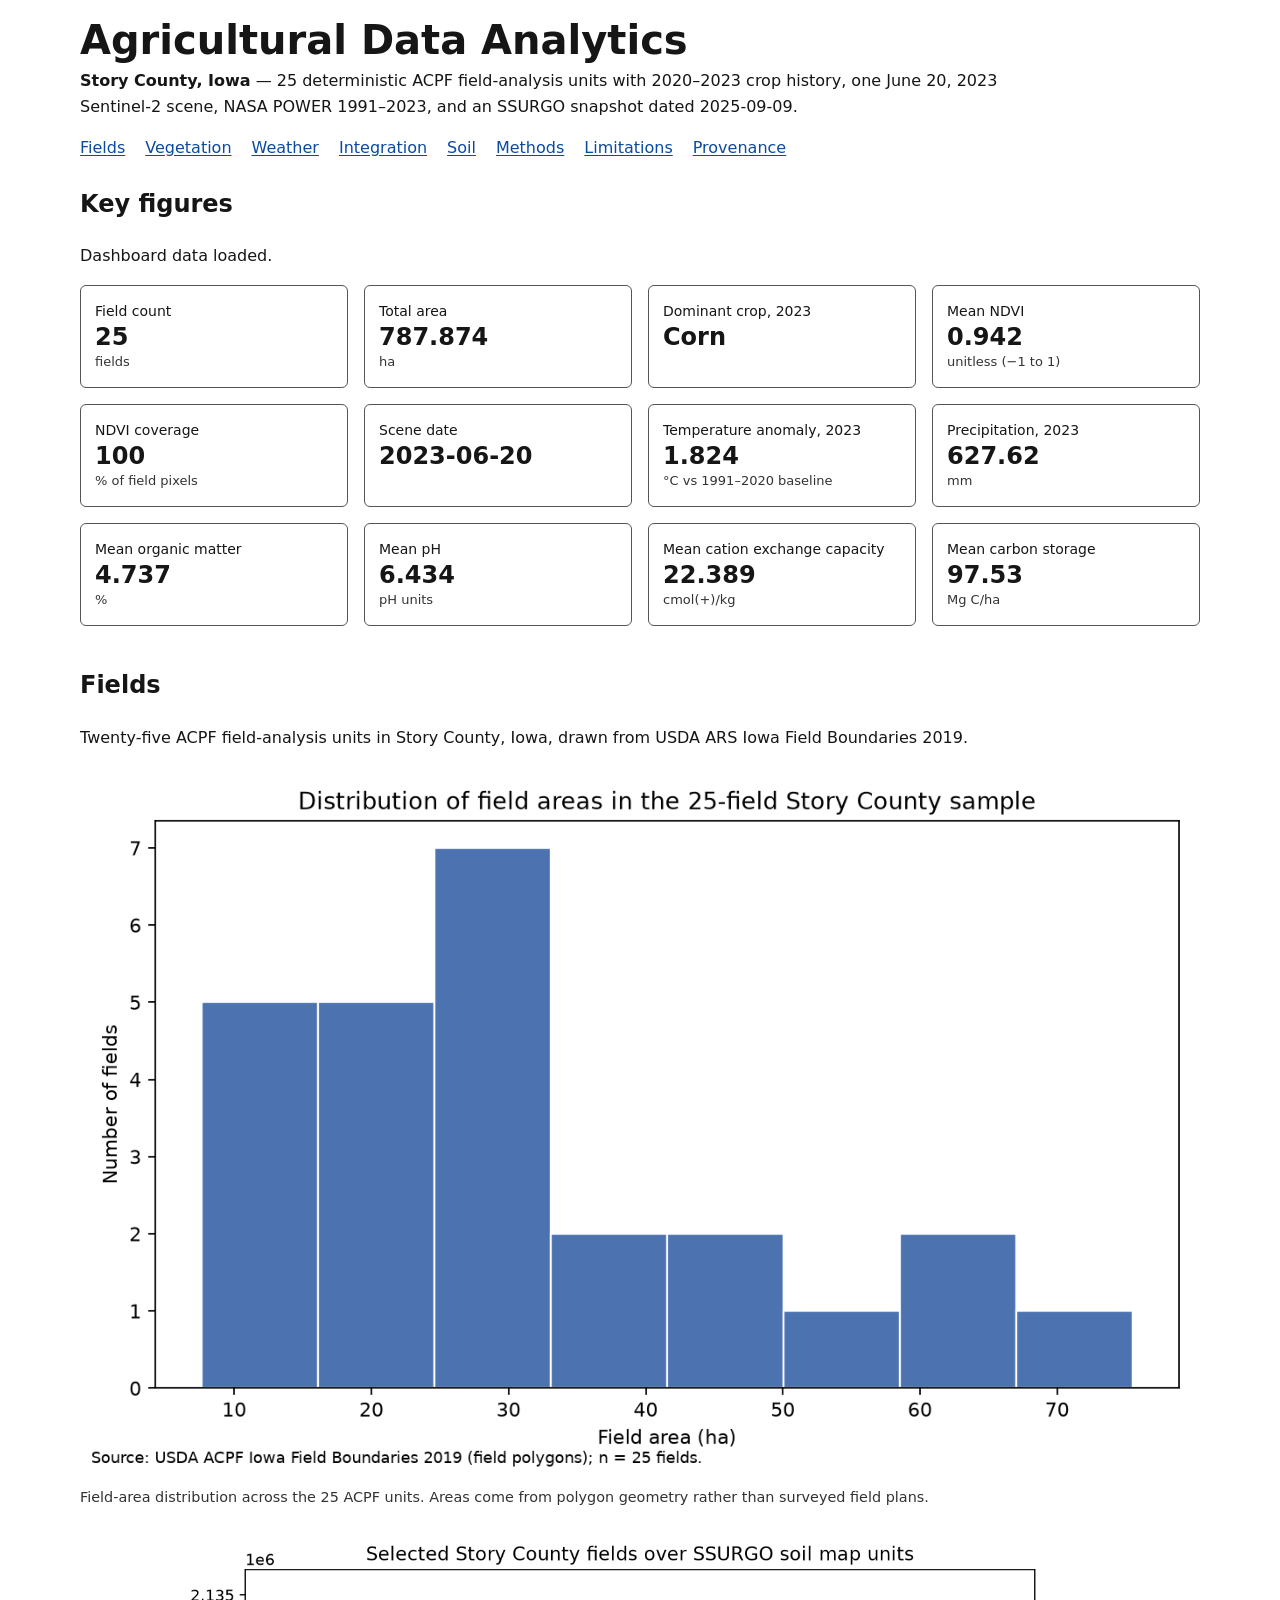
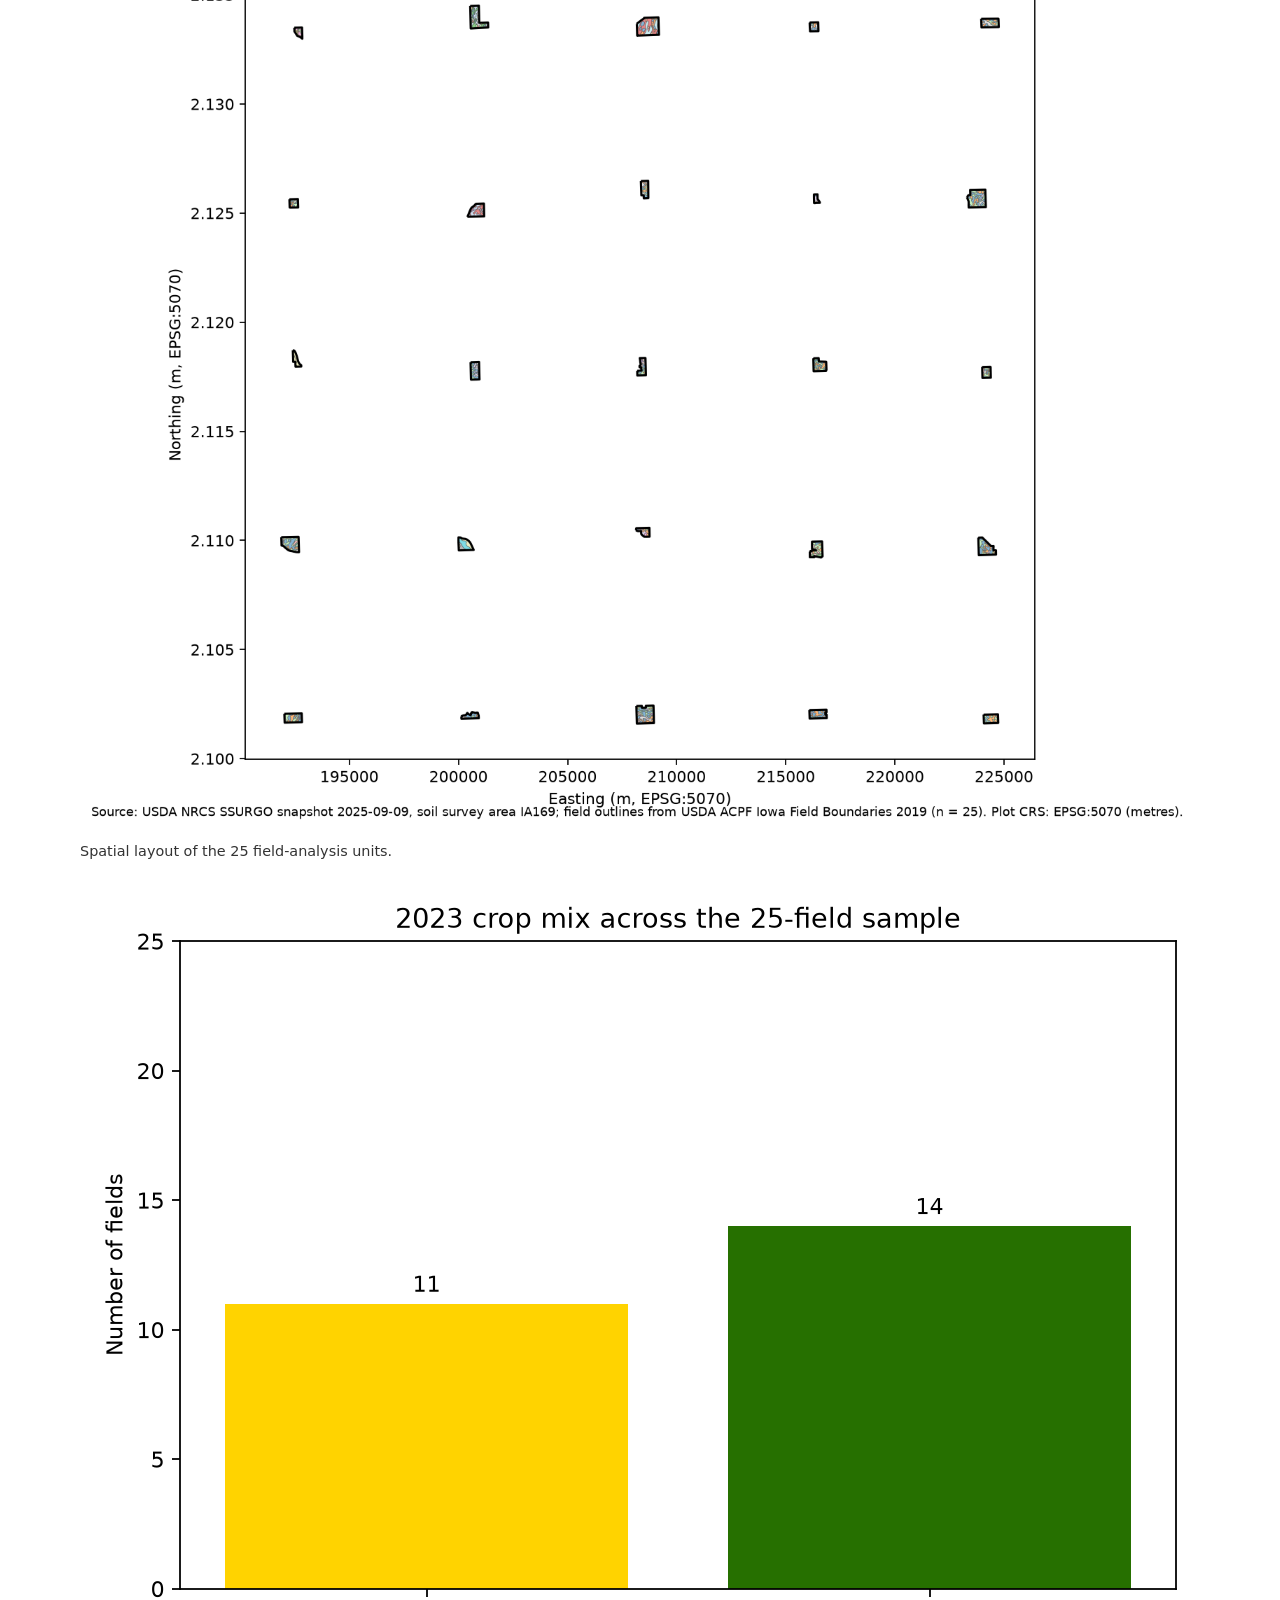
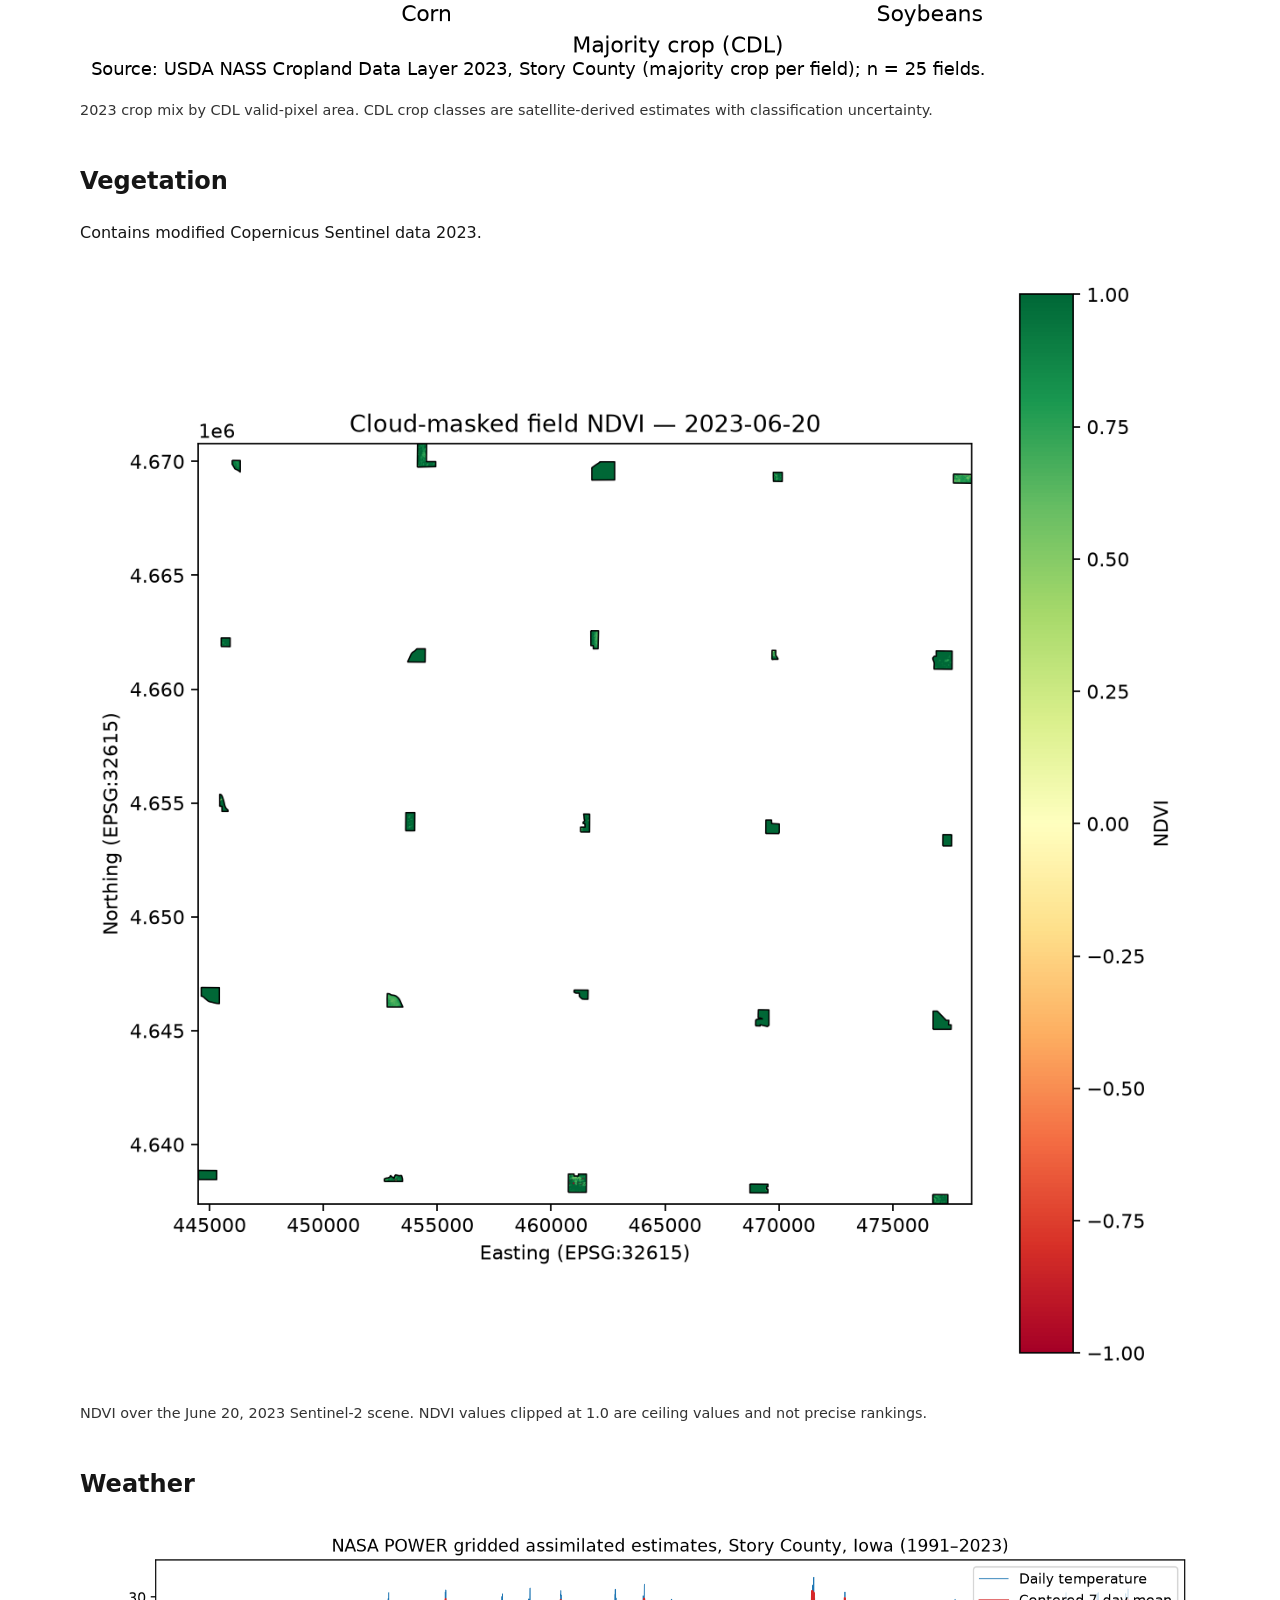
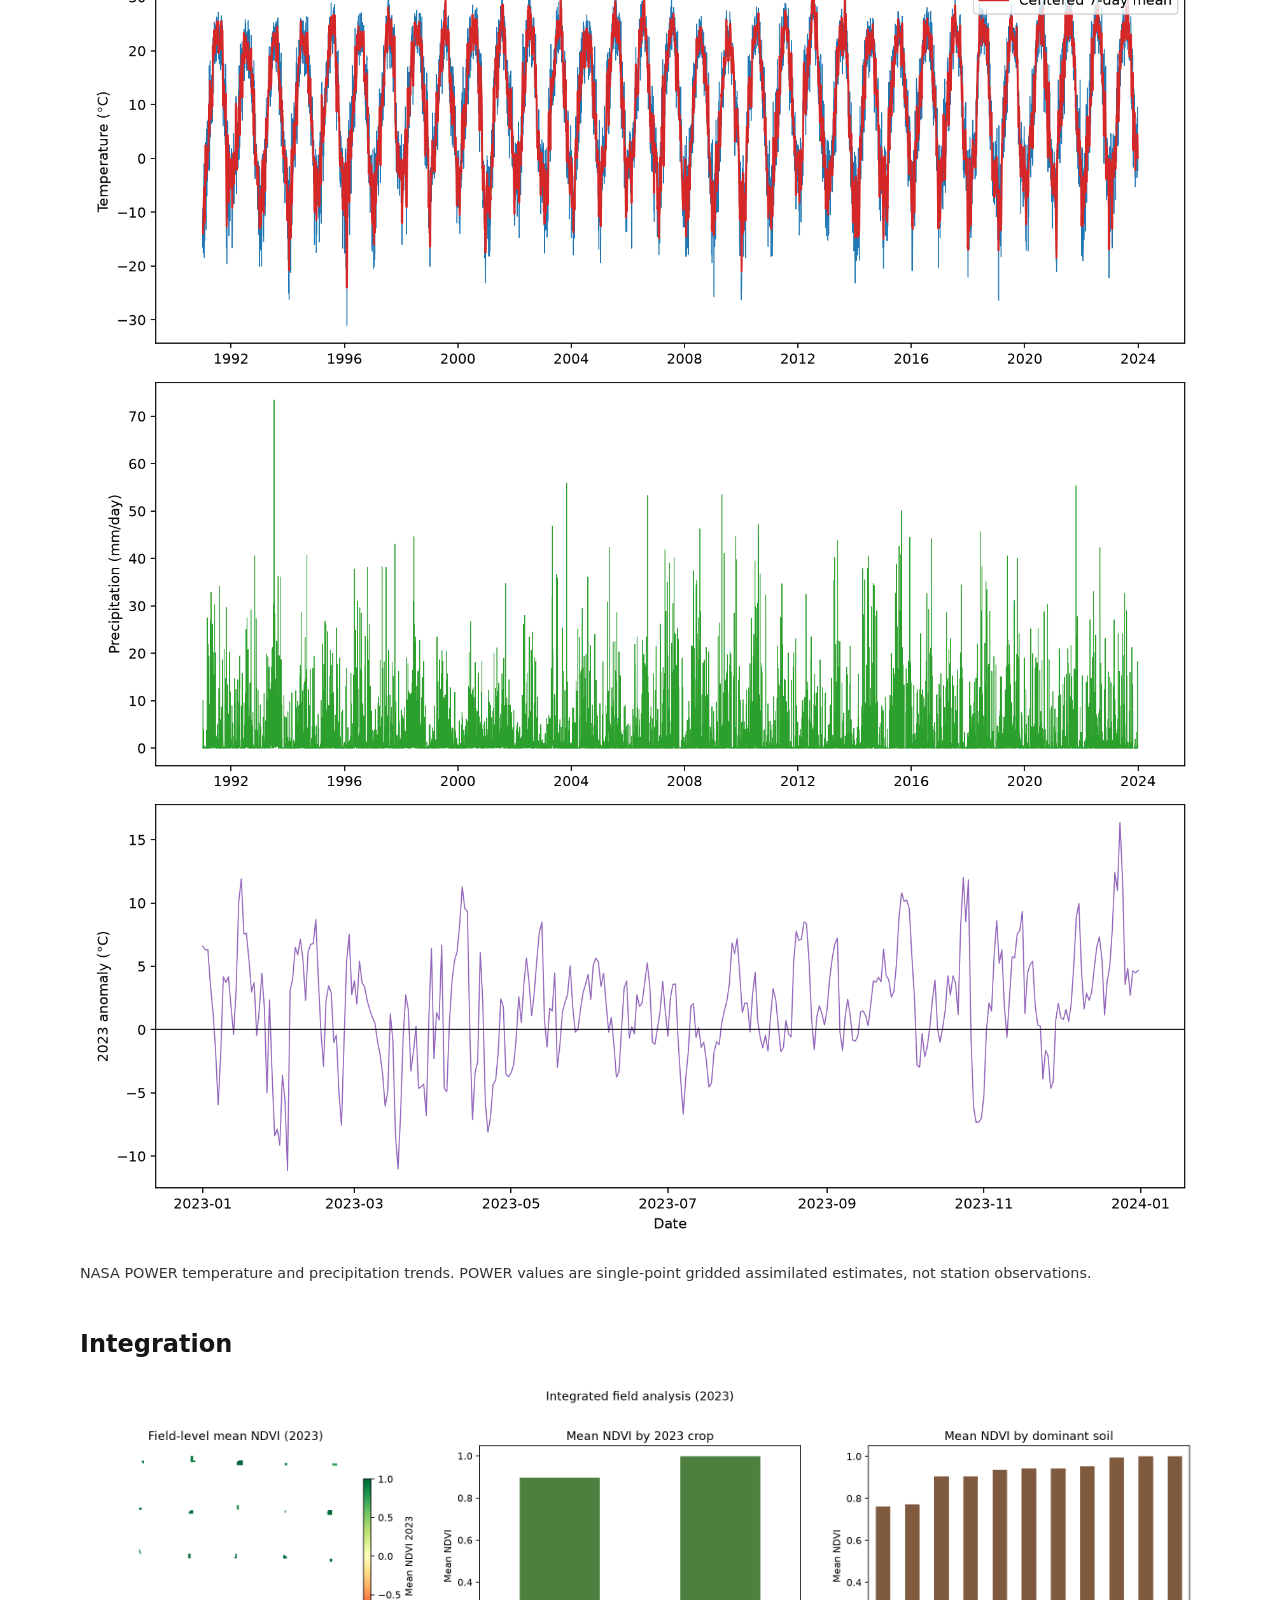
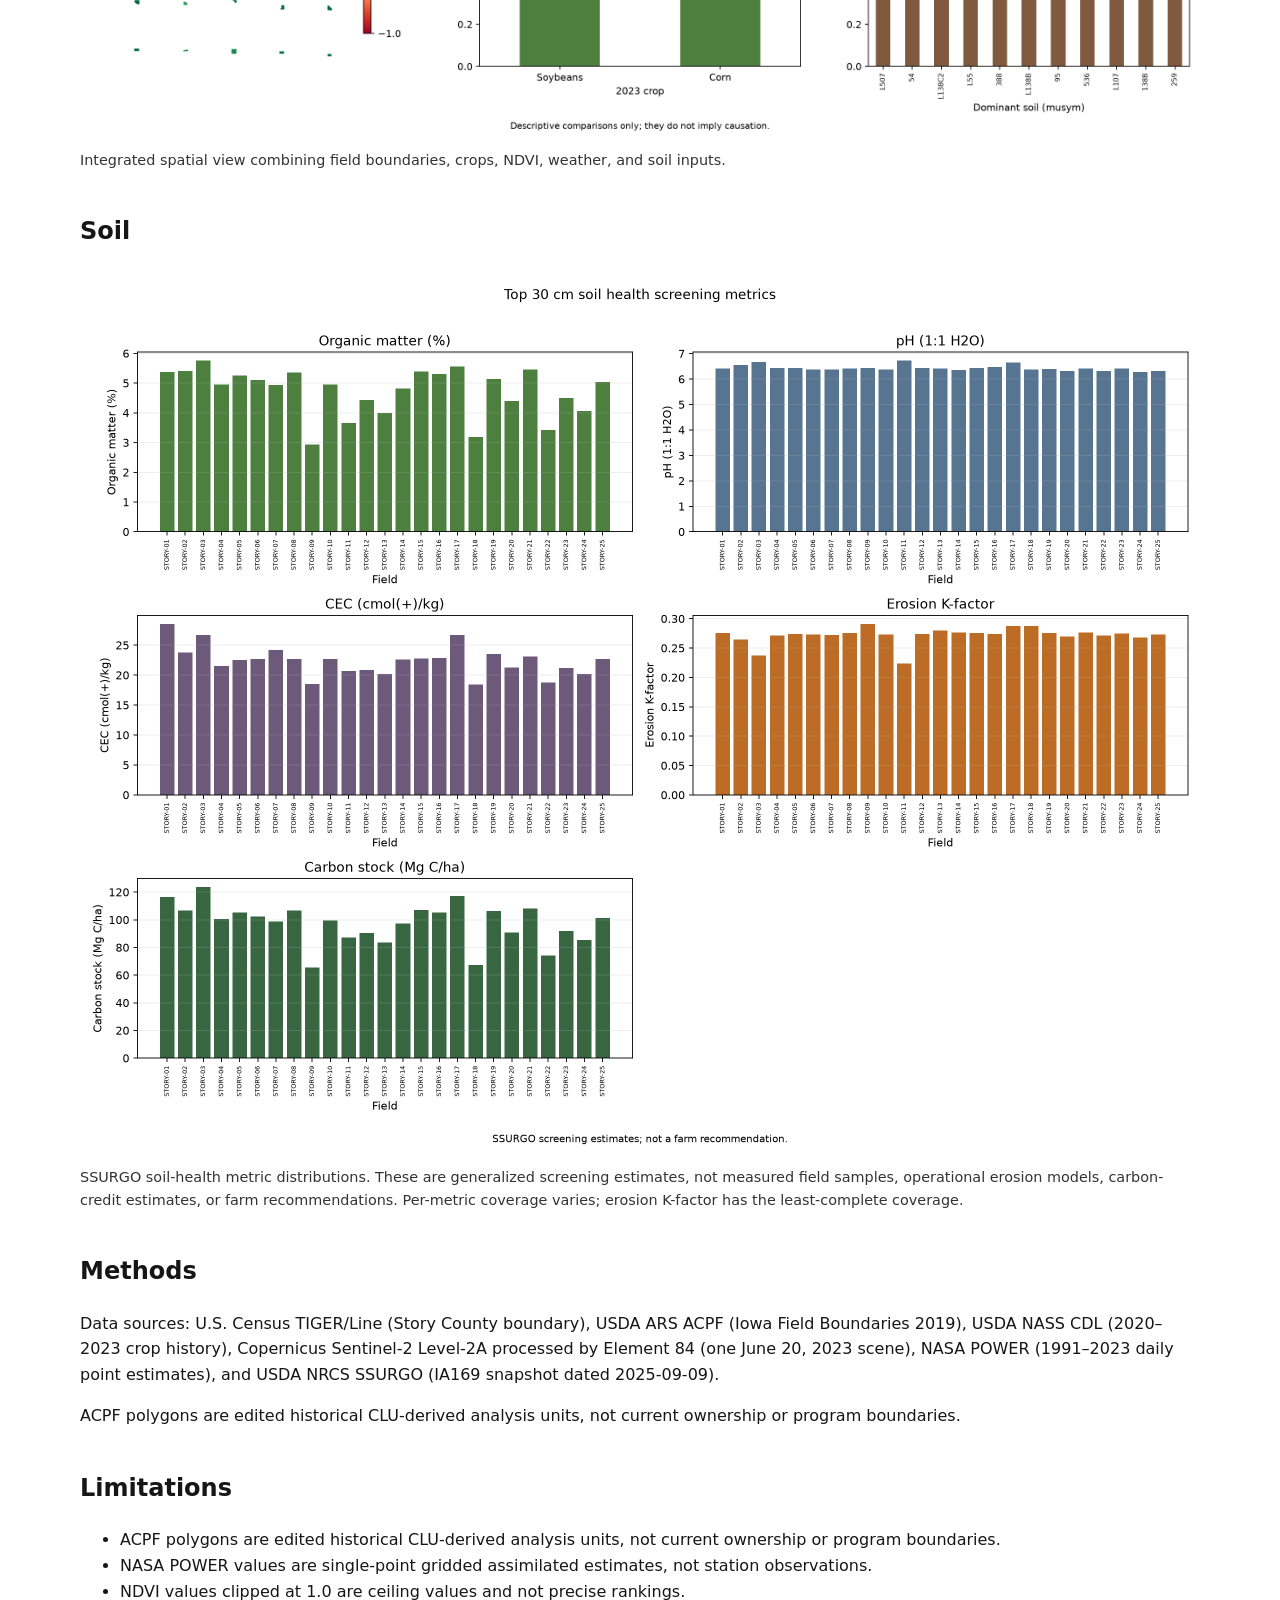
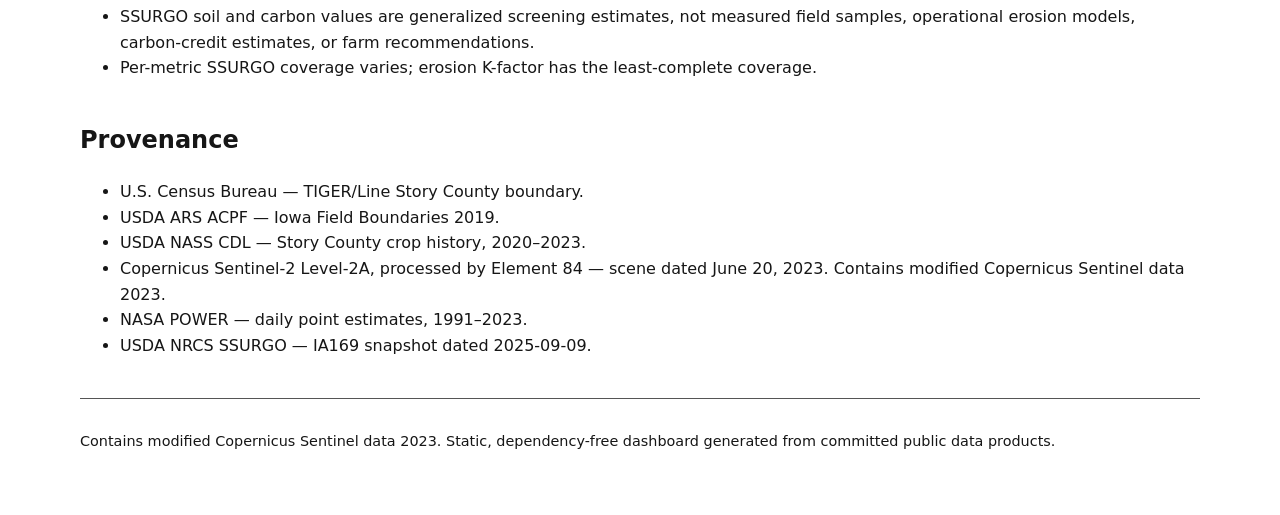
==== docs/index.html @ a2af01e9 "feat: verify and publish agricultural dashboard" ====
<!doctype html>
<html lang="en">
<head>
  <meta charset="utf-8">
  <meta name="viewport" content="width=device-width, initial-scale=1">
  <meta name="description" content="Static agricultural data analytics dashboard for Story County, Iowa.">
  <title>Agricultural Data Analytics — Story County, Iowa</title>
  <link rel="stylesheet" href="styles.css">
</head>
<body data-dashboard="data/dashboard.json">
  <a class="skip-link" href="#main">Skip to main content</a>

  <header>
    <h1>Agricultural Data Analytics</h1>
    <p class="lede"><strong>Story County, Iowa</strong> — 25 deterministic
      ACPF field-analysis units with 2020–2023 crop history, one
      June 20, 2023 Sentinel-2 scene, NASA POWER 1991–2023, and an SSURGO
      snapshot dated 2025-09-09.</p>
    <nav aria-label="Dashboard sections">
      <ul class="nav-list">
        <li><a href="#fields">Fields</a></li>
        <li><a href="#vegetation">Vegetation</a></li>
        <li><a href="#weather">Weather</a></li>
        <li><a href="#integration">Integration</a></li>
        <li><a href="#soil">Soil</a></li>
        <li><a href="#methods">Methods</a></li>
        <li><a href="#limitations">Limitations</a></li>
        <li><a href="#provenance">Provenance</a></li>
      </ul>
    </nav>
  </header>

  <main id="main" tabindex="-1">
    <section id="kpis" aria-labelledby="kpis-heading">
      <h2 id="kpis-heading">Key figures</h2>
      <p id="kpi-status" role="status">Loading dashboard data…</p>
      <ul class="kpi-grid">
        <li>
          <span class="kpi-label">Field count</span>
          <strong class="kpi-value" data-kpi="field_count">—</strong>
          <span class="kpi-unit">fields</span>
        </li>
        <li>
          <span class="kpi-label">Total area</span>
          <strong class="kpi-value" data-kpi="total_area_ha">—</strong>
          <span class="kpi-unit">ha</span>
        </li>
        <li>
          <span class="kpi-label">Dominant crop, 2023</span>
          <strong class="kpi-value" data-kpi="dominant_crop_2023">—</strong>
        </li>
        <li>
          <span class="kpi-label">Mean NDVI</span>
          <strong class="kpi-value" data-kpi="mean_ndvi">—</strong>
          <span class="kpi-unit">unitless (−1 to 1)</span>
        </li>
        <li>
          <span class="kpi-label">NDVI coverage</span>
          <strong class="kpi-value" data-kpi="ndvi_coverage_pct">—</strong>
          <span class="kpi-unit">% of field pixels</span>
        </li>
        <li>
          <span class="kpi-label">Scene date</span>
          <strong class="kpi-value" data-kpi="scene_date">—</strong>
        </li>
        <li>
          <span class="kpi-label">Temperature anomaly, 2023</span>
          <strong class="kpi-value" data-kpi="t2m_anomaly_2023_c">—</strong>
          <span class="kpi-unit">°C vs 1991–2020 baseline</span>
        </li>
        <li>
          <span class="kpi-label">Precipitation, 2023</span>
          <strong class="kpi-value" data-kpi="precip_2023_mm">—</strong>
          <span class="kpi-unit">mm</span>
        </li>
        <li>
          <span class="kpi-label">Mean organic matter</span>
          <strong class="kpi-value" data-kpi="mean_organic_matter_pct">—</strong>
          <span class="kpi-unit">%</span>
        </li>
        <li>
          <span class="kpi-label">Mean pH</span>
          <strong class="kpi-value" data-kpi="mean_ph">—</strong>
          <span class="kpi-unit">pH units</span>
        </li>
        <li>
          <span class="kpi-label">Mean cation exchange capacity</span>
          <strong class="kpi-value" data-kpi="mean_cec_cmol_kg">—</strong>
          <span class="kpi-unit">cmol(+)/kg</span>
        </li>
        <li>
          <span class="kpi-label">Mean carbon storage</span>
          <strong class="kpi-value" data-kpi="mean_carbon_storage_mg_c_ha">—</strong>
          <span class="kpi-unit">Mg C/ha</span>
        </li>
      </ul>
    </section>

    <section id="fields" aria-labelledby="fields-heading">
      <h2 id="fields-heading">Fields</h2>
      <p>Twenty-five ACPF field-analysis units in Story County, Iowa, drawn
        from USDA ARS Iowa Field Boundaries 2019.</p>
      <figure>
        <img src="assets/field_area_distribution.png" width="1280" height="800"
             alt="Bar chart of the distribution of field areas across the 25 analysis units">
        <figcaption>Field-area distribution across the 25 ACPF units. Areas
          come from polygon geometry rather than surveyed field plans.</figcaption>
      </figure>
      <figure>
        <img src="assets/field_spatial_map.png" width="1600" height="1280"
             alt="Map of the 25 field polygons across Story County, Iowa">
        <figcaption>Spatial layout of the 25 field-analysis units.</figcaption>
      </figure>
      <figure>
        <img src="assets/crop_mix_2023.png" width="1120" height="800"
             alt="Chart of the 2023 crop mix by CDL valid-pixel area">
        <figcaption>2023 crop mix by CDL valid-pixel area. CDL crop classes
          are satellite-derived estimates with classification
          uncertainty.</figcaption>
      </figure>
    </section>

    <section id="vegetation" aria-labelledby="vegetation-heading">
      <h2 id="vegetation-heading">Vegetation</h2>
      <p>Contains modified Copernicus Sentinel data 2023.</p>
      <figure>
        <img src="assets/ndvi_map.png" width="1280" height="1280"
             alt="NDVI map from the June 20, 2023 Sentinel-2 scene">
        <figcaption>NDVI over the June 20, 2023 Sentinel-2 scene. NDVI values
          clipped at 1.0 are ceiling values and not precise rankings.</figcaption>
      </figure>
    </section>

    <section id="weather" aria-labelledby="weather-heading">
      <h2 id="weather-heading">Weather</h2>
      <figure>
        <img src="assets/weather_trends.png" width="1760" height="2080"
             alt="NASA POWER temperature and precipitation trends for 1991 to 2023">
        <figcaption>NASA POWER temperature and precipitation trends. POWER
          values are single-point gridded assimilated estimates, not station
          observations.</figcaption>
      </figure>
    </section>

    <section id="integration" aria-labelledby="integration-heading">
      <h2 id="integration-heading">Integration</h2>
      <figure>
        <img src="assets/integrated_spatial_analysis.png" width="2560" height="800"
             alt="Integrated spatial analysis combining fields, crops, NDVI, weather, and soil">
        <figcaption>Integrated spatial view combining field boundaries, crops,
          NDVI, weather, and soil inputs.</figcaption>
      </figure>
    </section>

    <section id="soil" aria-labelledby="soil-heading">
      <h2 id="soil-heading">Soil</h2>
      <figure>
        <img src="assets/soil_health_metrics.png" width="2240" height="1760"
             alt="Distributions of SSURGO soil health metrics across the 25 fields">
        <figcaption>SSURGO soil-health metric distributions. These are
          generalized screening estimates, not measured field samples,
          operational erosion models, carbon-credit estimates, or farm
          recommendations. Per-metric coverage varies; erosion K-factor has
          the least-complete coverage.</figcaption>
      </figure>
    </section>

    <section id="methods" aria-labelledby="methods-heading">
      <h2 id="methods-heading">Methods</h2>
      <p>Data sources: U.S. Census TIGER/Line (Story County boundary), USDA
        ARS ACPF (Iowa Field Boundaries 2019), USDA NASS CDL (2020–2023 crop
        history), Copernicus Sentinel-2 Level-2A processed by Element 84 (one
        June 20, 2023 scene), NASA POWER (1991–2023 daily point estimates),
        and USDA NRCS SSURGO (IA169 snapshot dated 2025-09-09).</p>
      <p>ACPF polygons are edited historical CLU-derived analysis units, not
        current ownership or program boundaries.</p>
    </section>

    <section id="limitations" aria-labelledby="limitations-heading">
      <h2 id="limitations-heading">Limitations</h2>
      <ul>
        <li>ACPF polygons are edited historical CLU-derived analysis units,
          not current ownership or program boundaries.</li>
        <li>NASA POWER values are single-point gridded assimilated estimates,
          not station observations.</li>
        <li>NDVI values clipped at 1.0 are ceiling values and not precise
          rankings.</li>
        <li>SSURGO soil and carbon values are generalized screening
          estimates, not measured field samples, operational erosion models,
          carbon-credit estimates, or farm recommendations.</li>
        <li>Per-metric SSURGO coverage varies; erosion K-factor has the
          least-complete coverage.</li>
      </ul>
    </section>

    <section id="provenance" aria-labelledby="provenance-heading">
      <h2 id="provenance-heading">Provenance</h2>
      <ul>
        <li>U.S. Census Bureau — TIGER/Line Story County boundary.</li>
        <li>USDA ARS ACPF — Iowa Field Boundaries 2019.</li>
        <li>USDA NASS CDL — Story County crop history, 2020–2023.</li>
        <li>Copernicus Sentinel-2 Level-2A, processed by Element 84 — scene
          dated June 20, 2023. Contains modified Copernicus Sentinel data
          2023.</li>
        <li>NASA POWER — daily point estimates, 1991–2023.</li>
        <li>USDA NRCS SSURGO — IA169 snapshot dated 2025-09-09.</li>
      </ul>
    </section>
  </main>

  <footer>
    <p>Contains modified Copernicus Sentinel data 2023. Static,
      dependency-free dashboard generated from committed public data
      products.</p>
  </footer>

  <script>
    (function () {
      "use strict";
      var status = document.getElementById("kpi-status");
      var source = document.body.getAttribute("data-dashboard");
      var required = [
        "field_count", "total_area_ha", "dominant_crop_2023", "mean_ndvi",
        "ndvi_coverage_pct", "scene_date", "t2m_anomaly_2023_c",
        "precip_2023_mm", "mean_organic_matter_pct", "mean_ph",
        "mean_cec_cmol_kg", "mean_carbon_storage_mg_c_ha"
      ];

      function validate(data) {
        if (!data || typeof data !== "object") {
          throw new Error("invalid dashboard payload");
        }
        required.forEach(function (key) {
          var value = data[key];
          if (value === undefined || value === null) {
            throw new Error("missing KPI: " + key);
          }
          if (typeof value === "number" && !isFinite(value)) {
            throw new Error("non-finite KPI: " + key);
          }
        });
      }

      function format(value) {
        if (typeof value === "number") {
          return new Intl.NumberFormat("en-US", {
            maximumFractionDigits: 3
          }).format(value);
        }
        return String(value);
      }

      function render(data) {
        document.querySelectorAll("[data-kpi]").forEach(function (target) {
          var key = target.getAttribute("data-kpi");
          target.textContent = format(data[key]);
        });
        status.textContent = "Dashboard data loaded.";
      }

      fetch(source)
        .then(function (response) {
          if (!response.ok) {
            throw new Error("load failed");
          }
          return response.json();
        })
        .then(function (data) {
          validate(data);
          render(data);
        })
        .catch(function () {
          status.textContent = "Dashboard data could not be loaded. Please reload the page to try again.";
        });
    }());
  </script>
</body>
</html>
---- docs/styles.css ----
/* Static dashboard styling: responsive, high-contrast, keyboard-accessible. */

* {
  box-sizing: border-box;
}

html {
  -webkit-text-size-adjust: 100%;
}

body {
  margin: 0 auto;
  padding: 0 1rem 3rem;
  max-width: 72rem;
  font-family: system-ui, "Segoe UI", Roboto, Helvetica, Arial, sans-serif;
  font-size: 1rem;
  line-height: 1.6;
  color: #161616;
  background: #ffffff;
}

a {
  color: #0a4a9f;
  text-decoration: underline;
  text-underline-offset: 2px;
}

.skip-link {
  position: absolute;
  top: -10rem;
  left: 0;
  padding: 0.75rem 1rem;
  background: #0a4a9f;
  color: #ffffff;
  z-index: 10;
}

.skip-link:focus {
  top: 0;
}

:focus-visible {
  outline: 3px solid #b45309;
  outline-offset: 2px;
}

.nav-list {
  display: flex;
  flex-wrap: wrap;
  gap: 0.5rem 1.25rem;
  margin: 1rem 0 0;
  padding: 0;
  list-style: none;
}

h1 {
  margin: 1rem 0 0.25rem;
  font-size: clamp(1.75rem, 4vw, 2.5rem);
  line-height: 1.2;
}

.lede {
  margin: 0.25rem 0 0;
  max-width: 60rem;
}

main {
  margin-top: 1.5rem;
}

section {
  margin: 0 0 2.5rem;
}

.kpi-grid {
  display: grid;
  grid-template-columns: repeat(auto-fit, minmax(14rem, 1fr));
  gap: 1rem;
  margin: 1rem 0 0;
  padding: 0;
  list-style: none;
}

.kpi-grid li {
  padding: 0.875rem;
  border: 1px solid #555555;
  border-radius: 6px;
}

.kpi-label {
  display: block;
  font-size: 0.875rem;
}

.kpi-value {
  display: block;
  font-size: 1.5rem;
  line-height: 1.25;
}

.kpi-unit {
  display: block;
  font-size: 0.8125rem;
  color: #333333;
}

figure {
  margin: 1.25rem 0;
}

img {
  max-width: 100%;
  height: auto;
}

figcaption {
  margin-top: 0.5rem;
  font-size: 0.9rem;
  color: #333333;
}

footer {
  padding-top: 1rem;
  border-top: 1px solid #555555;
  font-size: 0.9rem;
}

@media (max-width: 40rem) {
  body {
    padding-left: 0.75rem;
    padding-right: 0.75rem;
  }

  .kpi-grid {
    grid-template-columns: 1fr;
  }

  .kpi-value {
    font-size: 1.25rem;
  }
}

@media (prefers-reduced-motion: reduce) {
  *,
  *::before,
  *::after {
    animation: none !important;
    transition: none !important;
  }
}
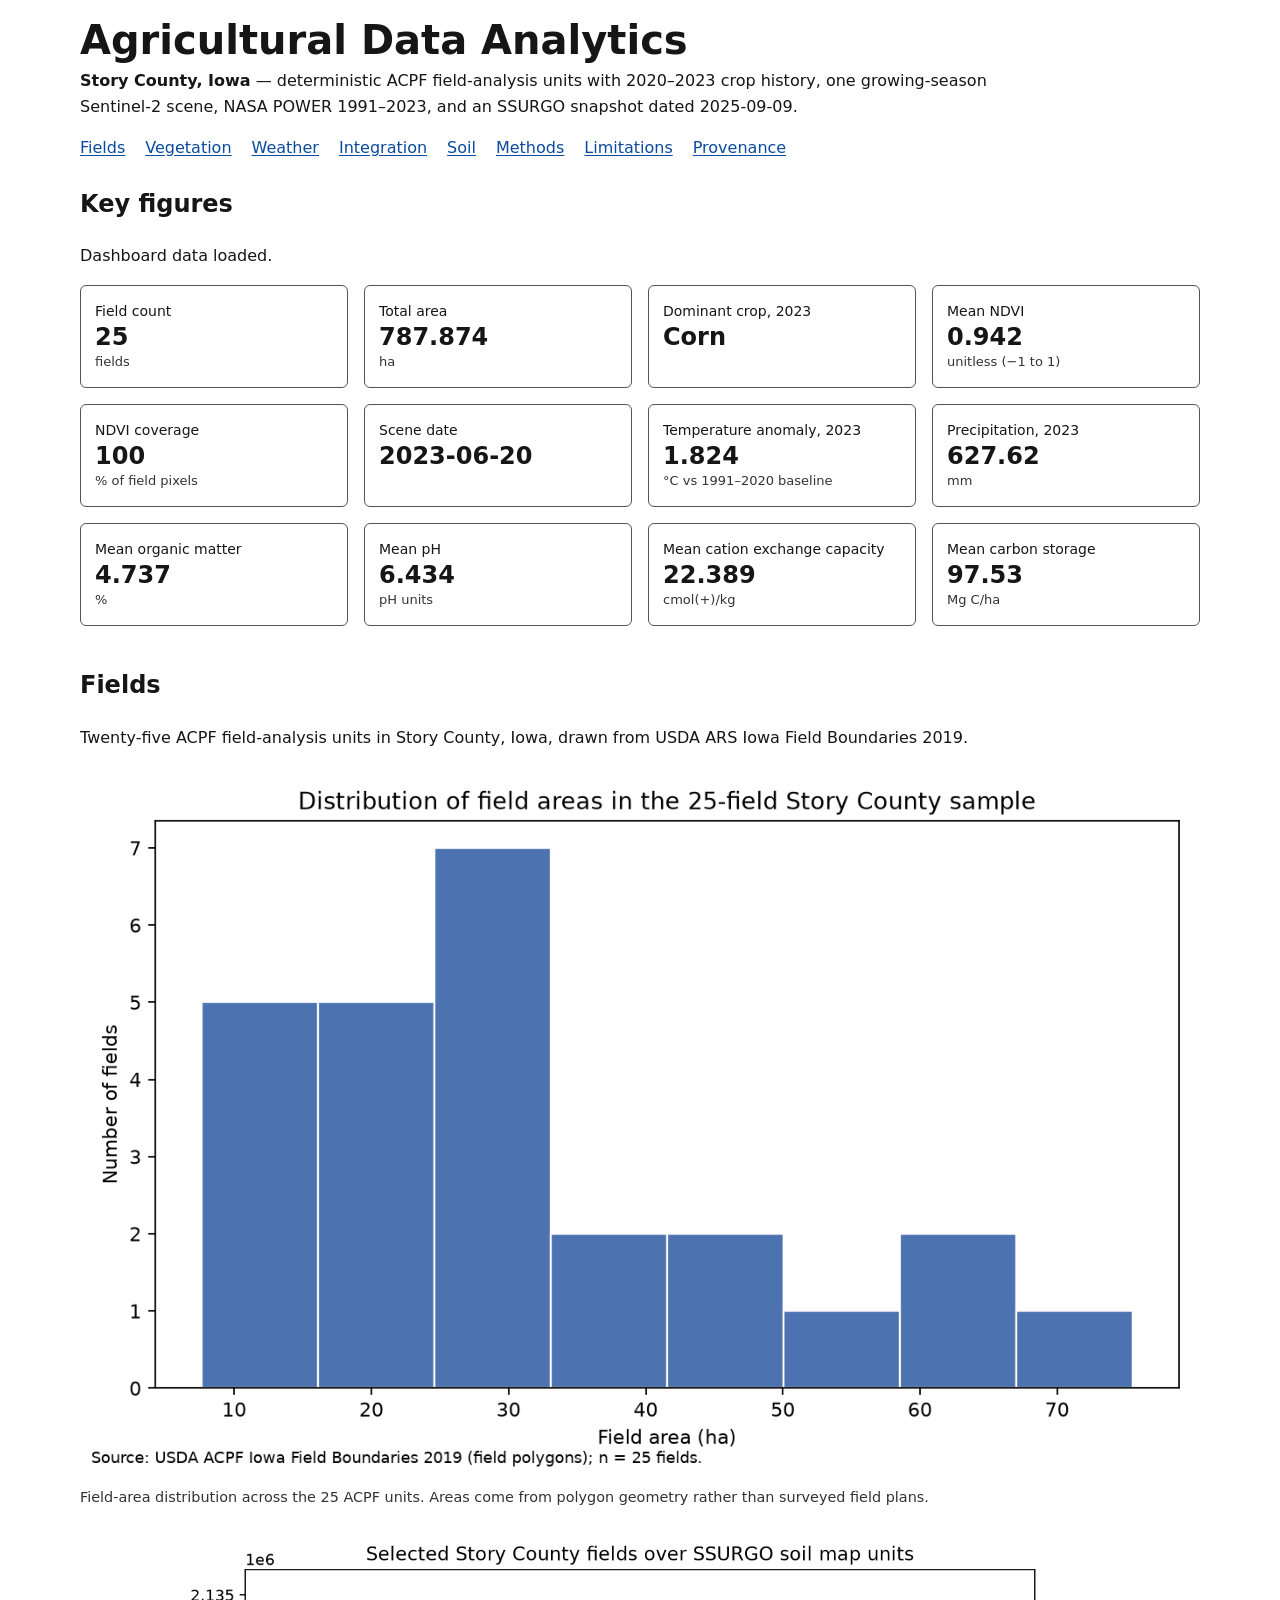
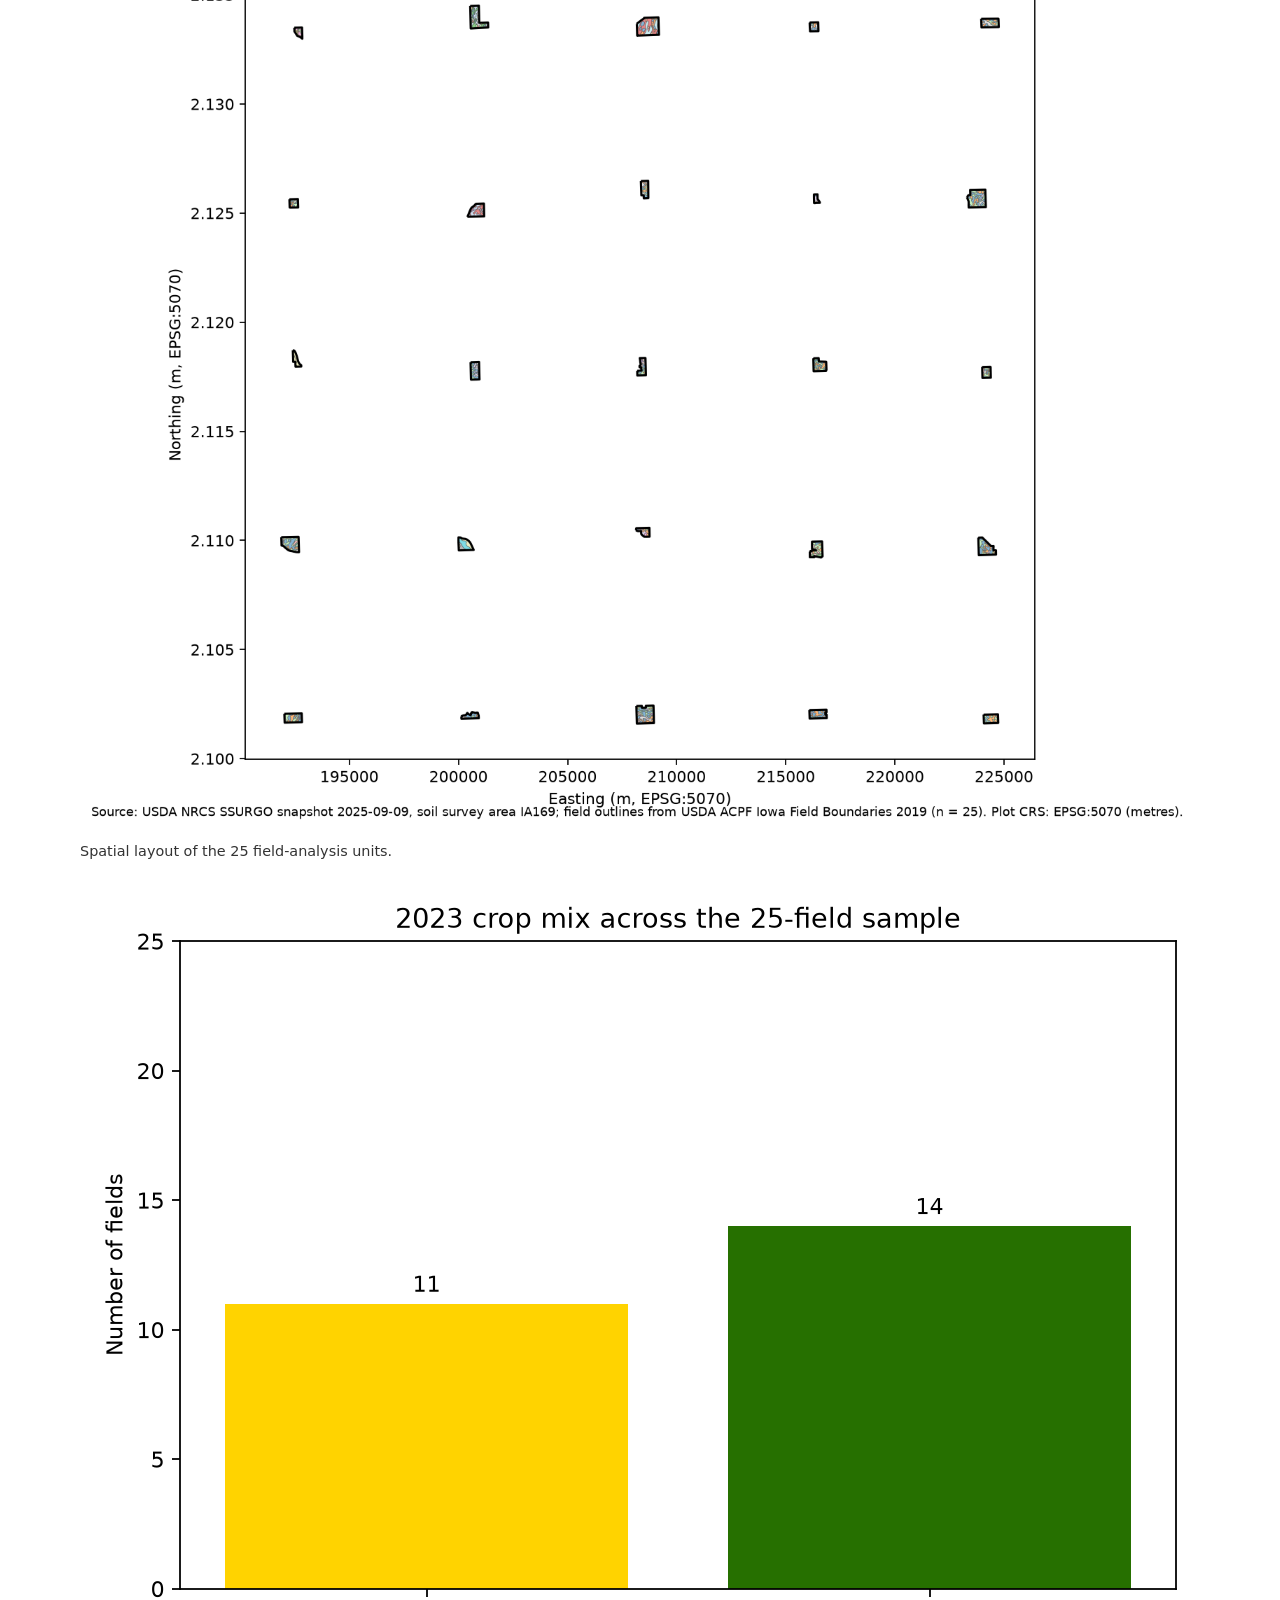
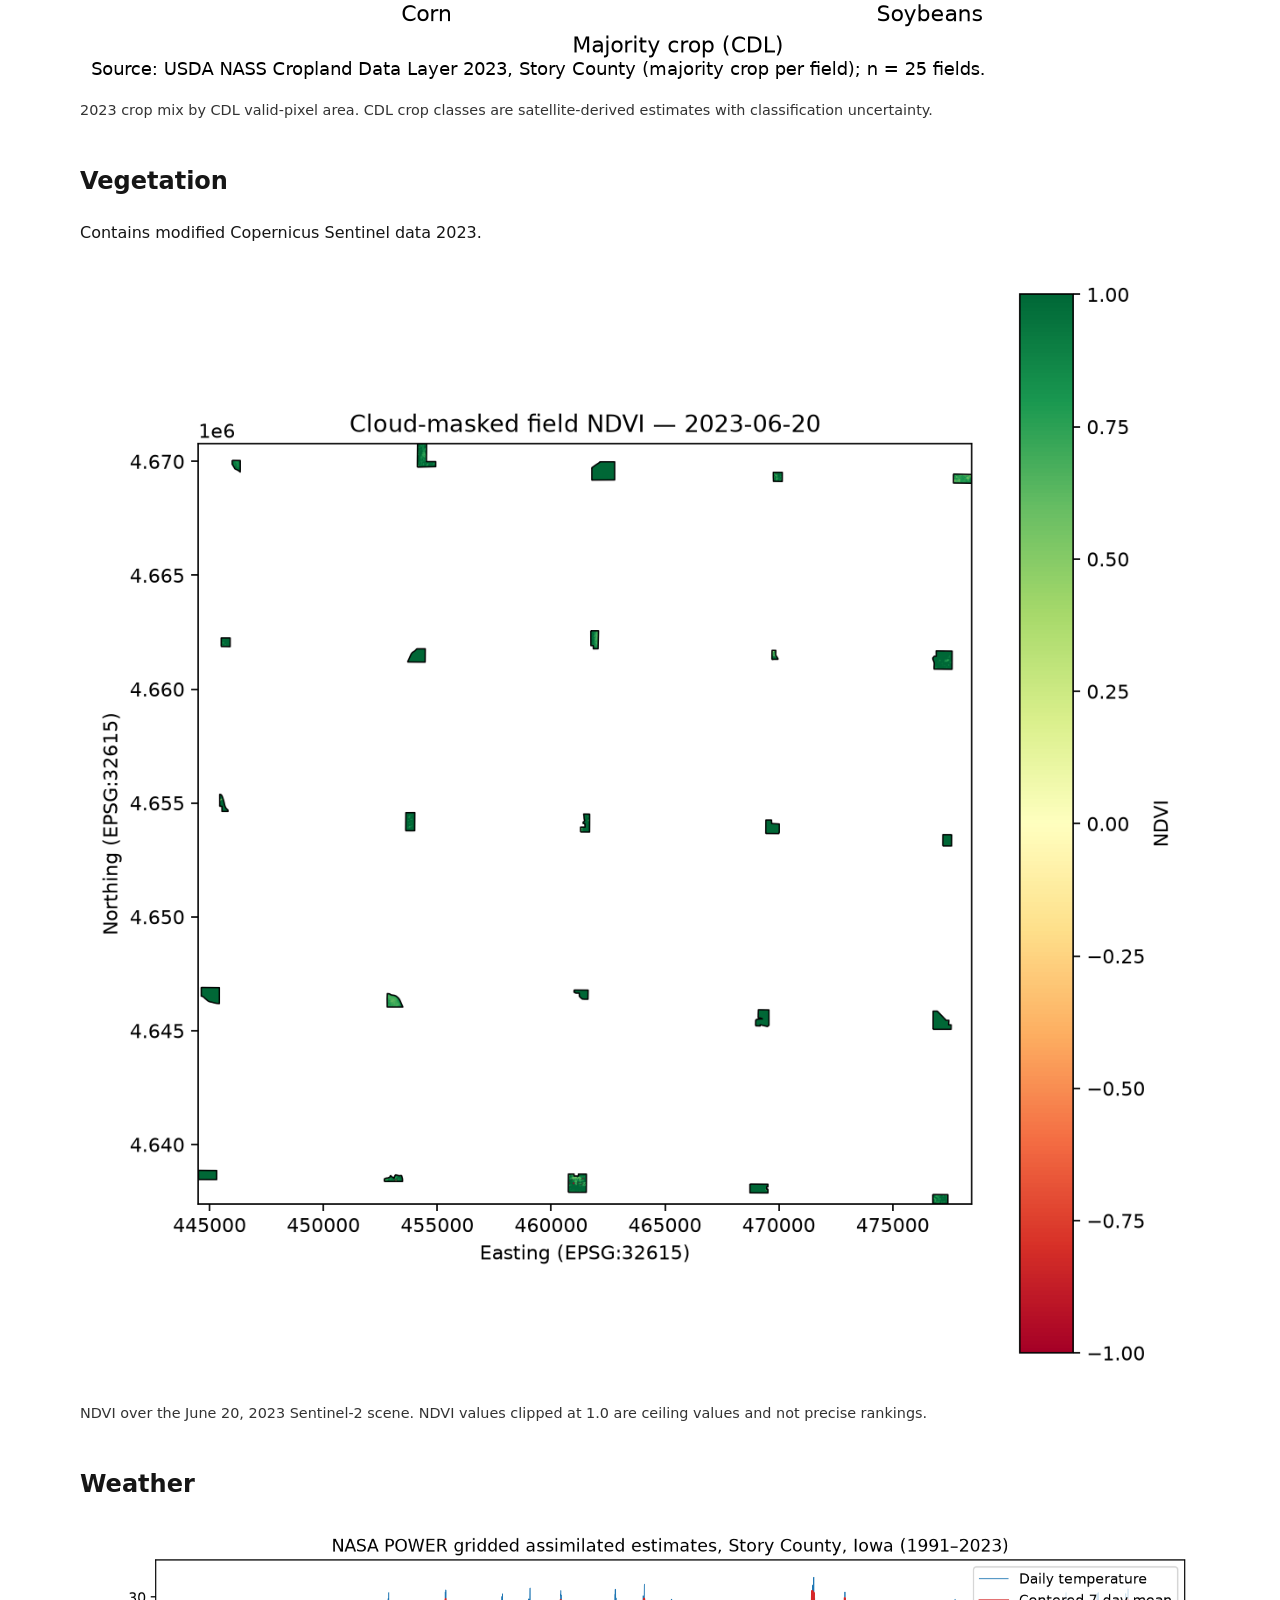
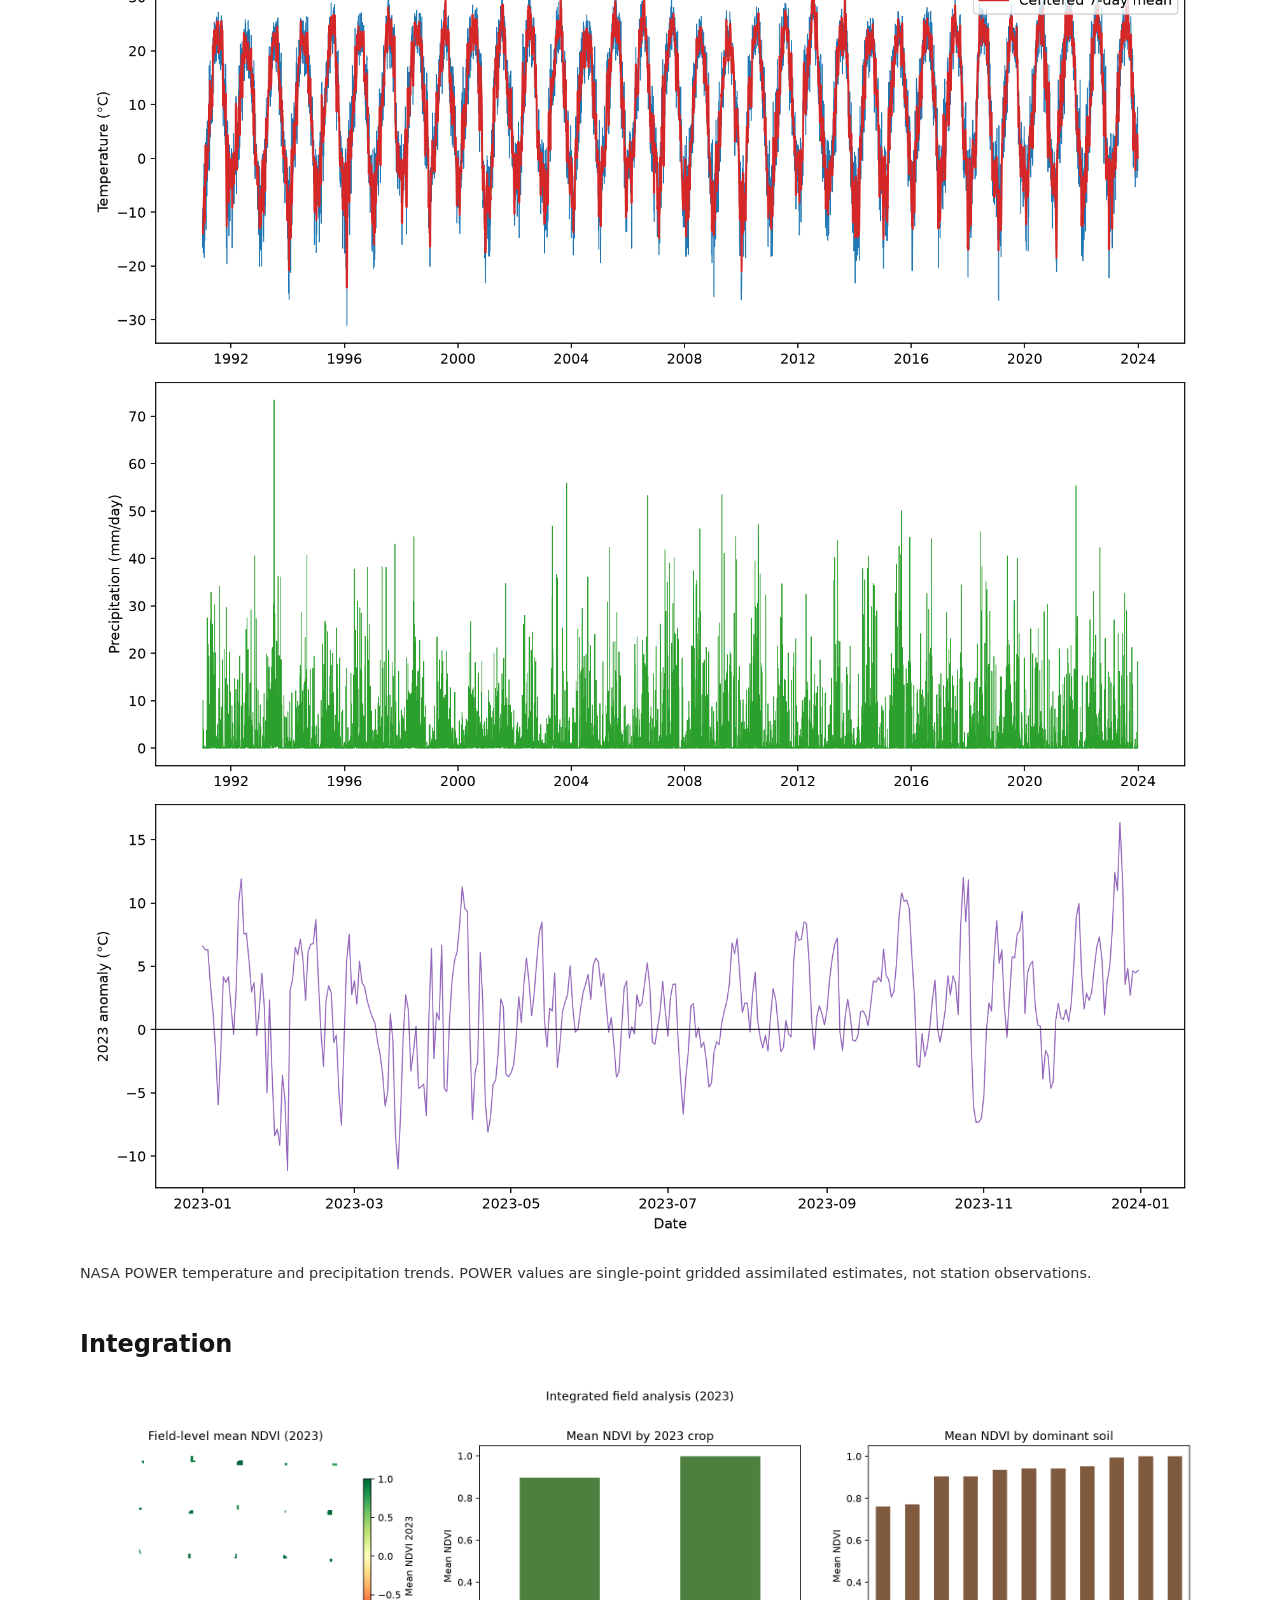
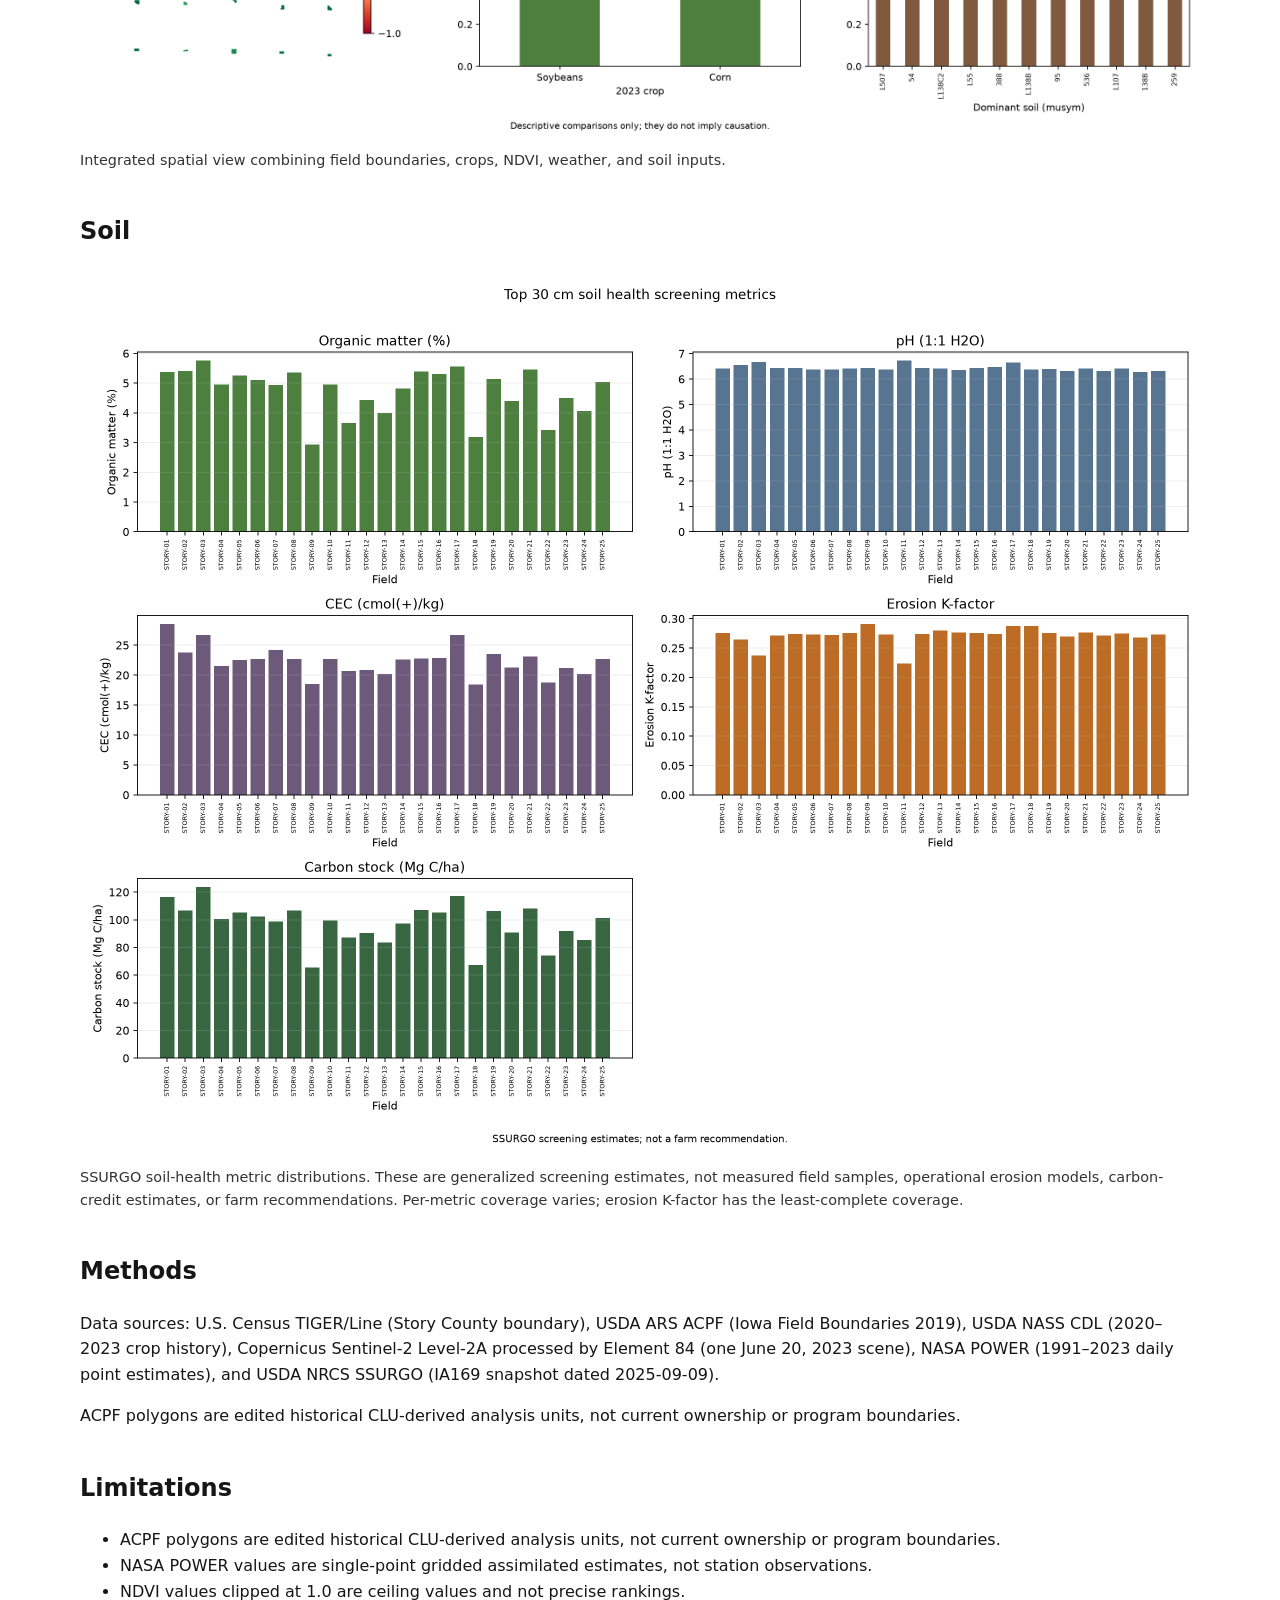
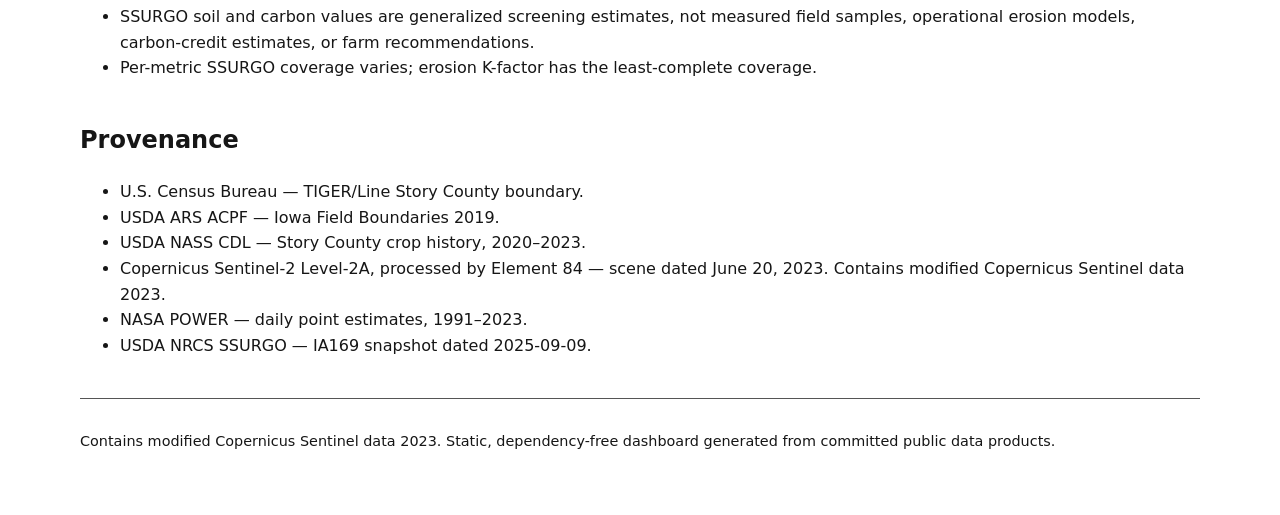
==== commit b91e3058: "fix: harden dashboard privacy and KPI sourcing" ====
--- a/docs/index.html
+++ b/docs/index.html
@@ -12,10 +12,10 @@
 
   <header>
     <h1>Agricultural Data Analytics</h1>
-    <p class="lede"><strong>Story County, Iowa</strong> — 25 deterministic
-      ACPF field-analysis units with 2020–2023 crop history, one
-      June 20, 2023 Sentinel-2 scene, NASA POWER 1991–2023, and an SSURGO
-      snapshot dated 2025-09-09.</p>
+    <p class="lede"><strong>Story County, Iowa</strong> — deterministic ACPF
+      field-analysis units with 2020–2023 crop history, one growing-season
+      Sentinel-2 scene, NASA POWER 1991–2023, and an SSURGO snapshot dated
+      2025-09-09.</p>
     <nav aria-label="Dashboard sections">
       <ul class="nav-list">
         <li><a href="#fields">Fields</a></li>
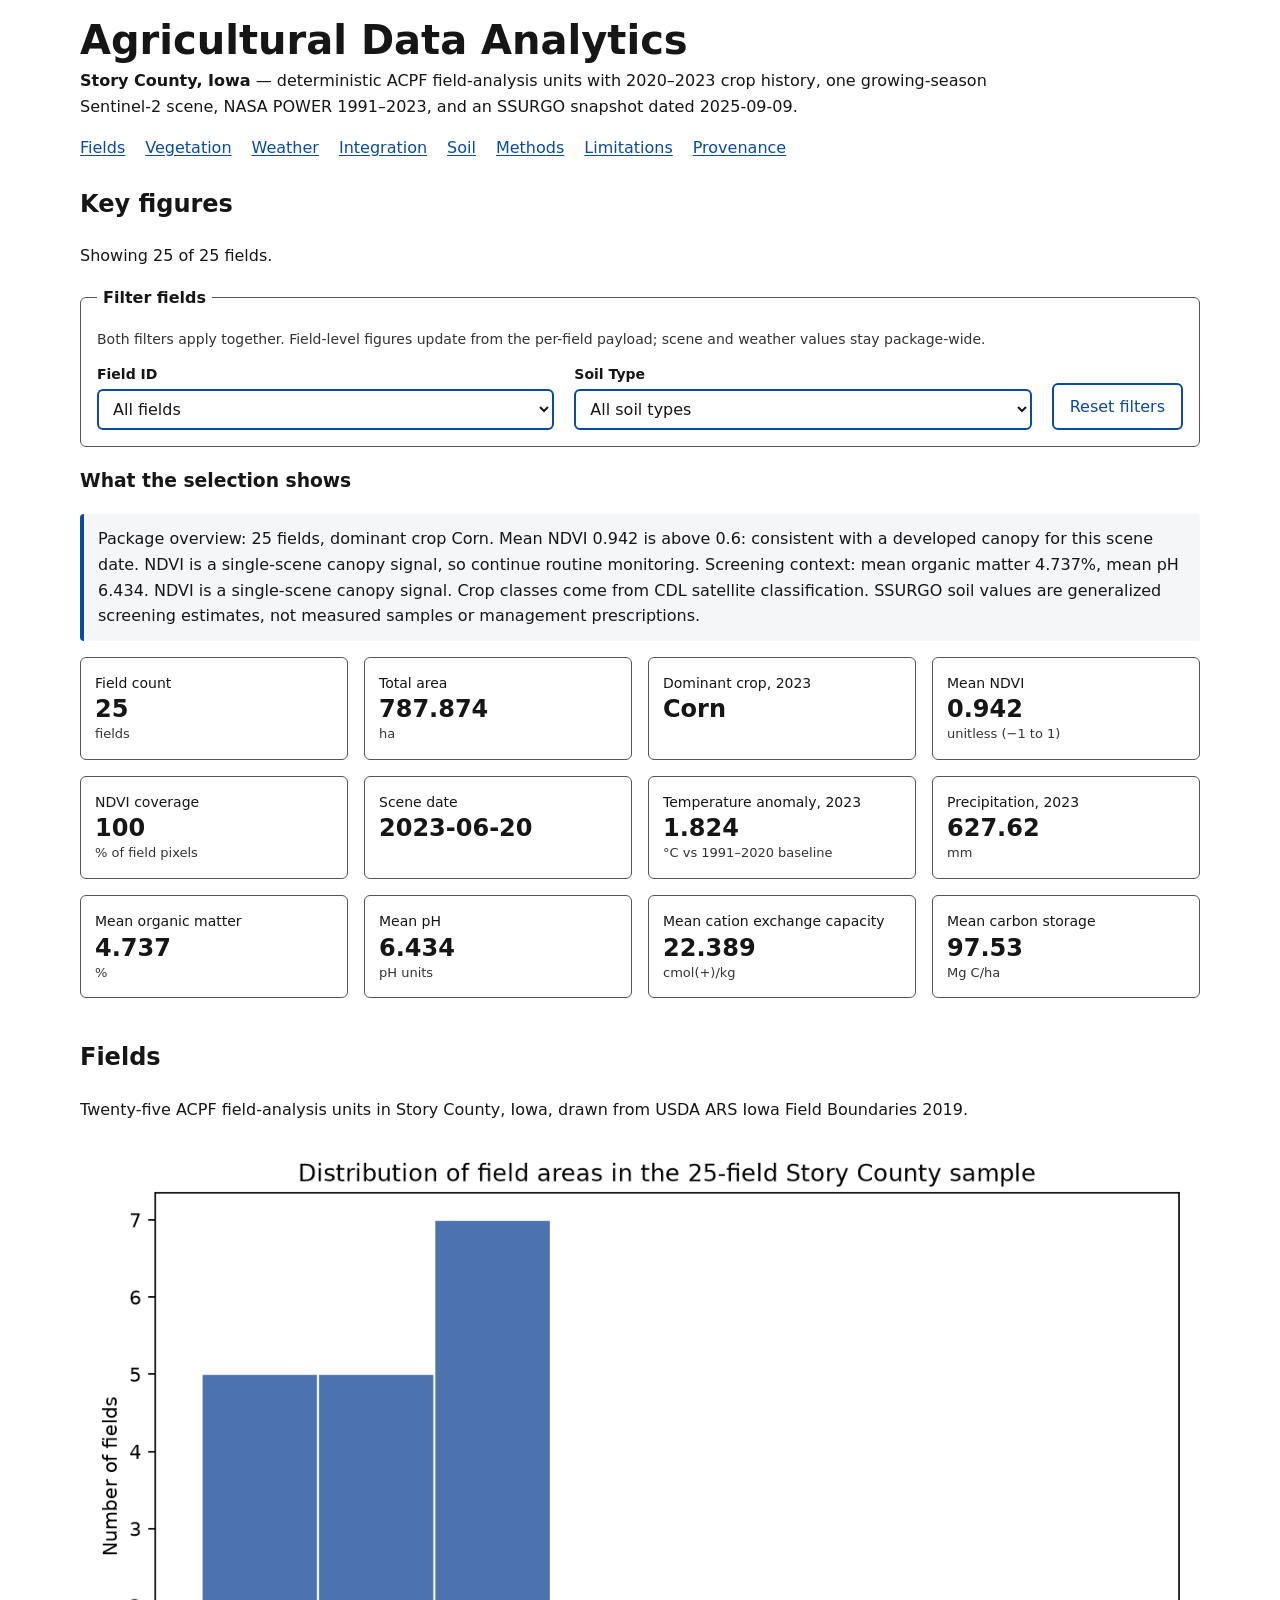
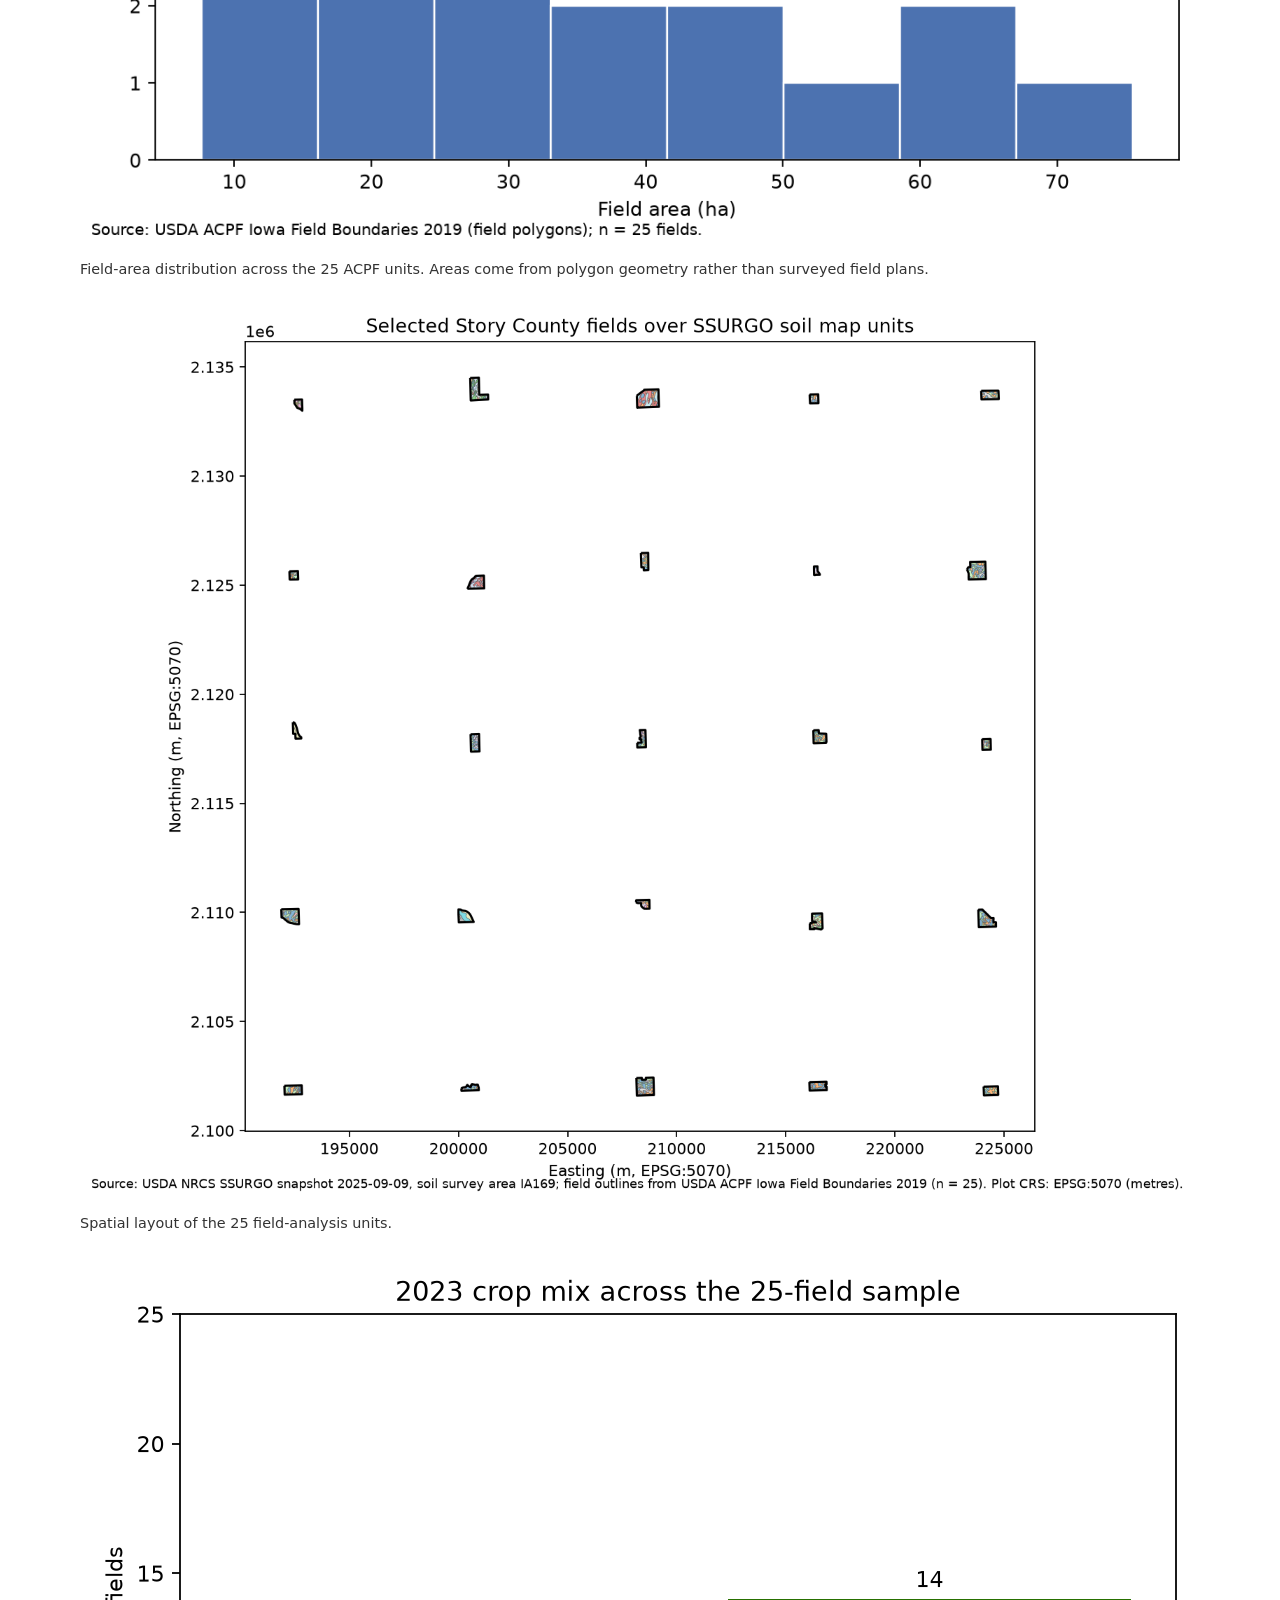
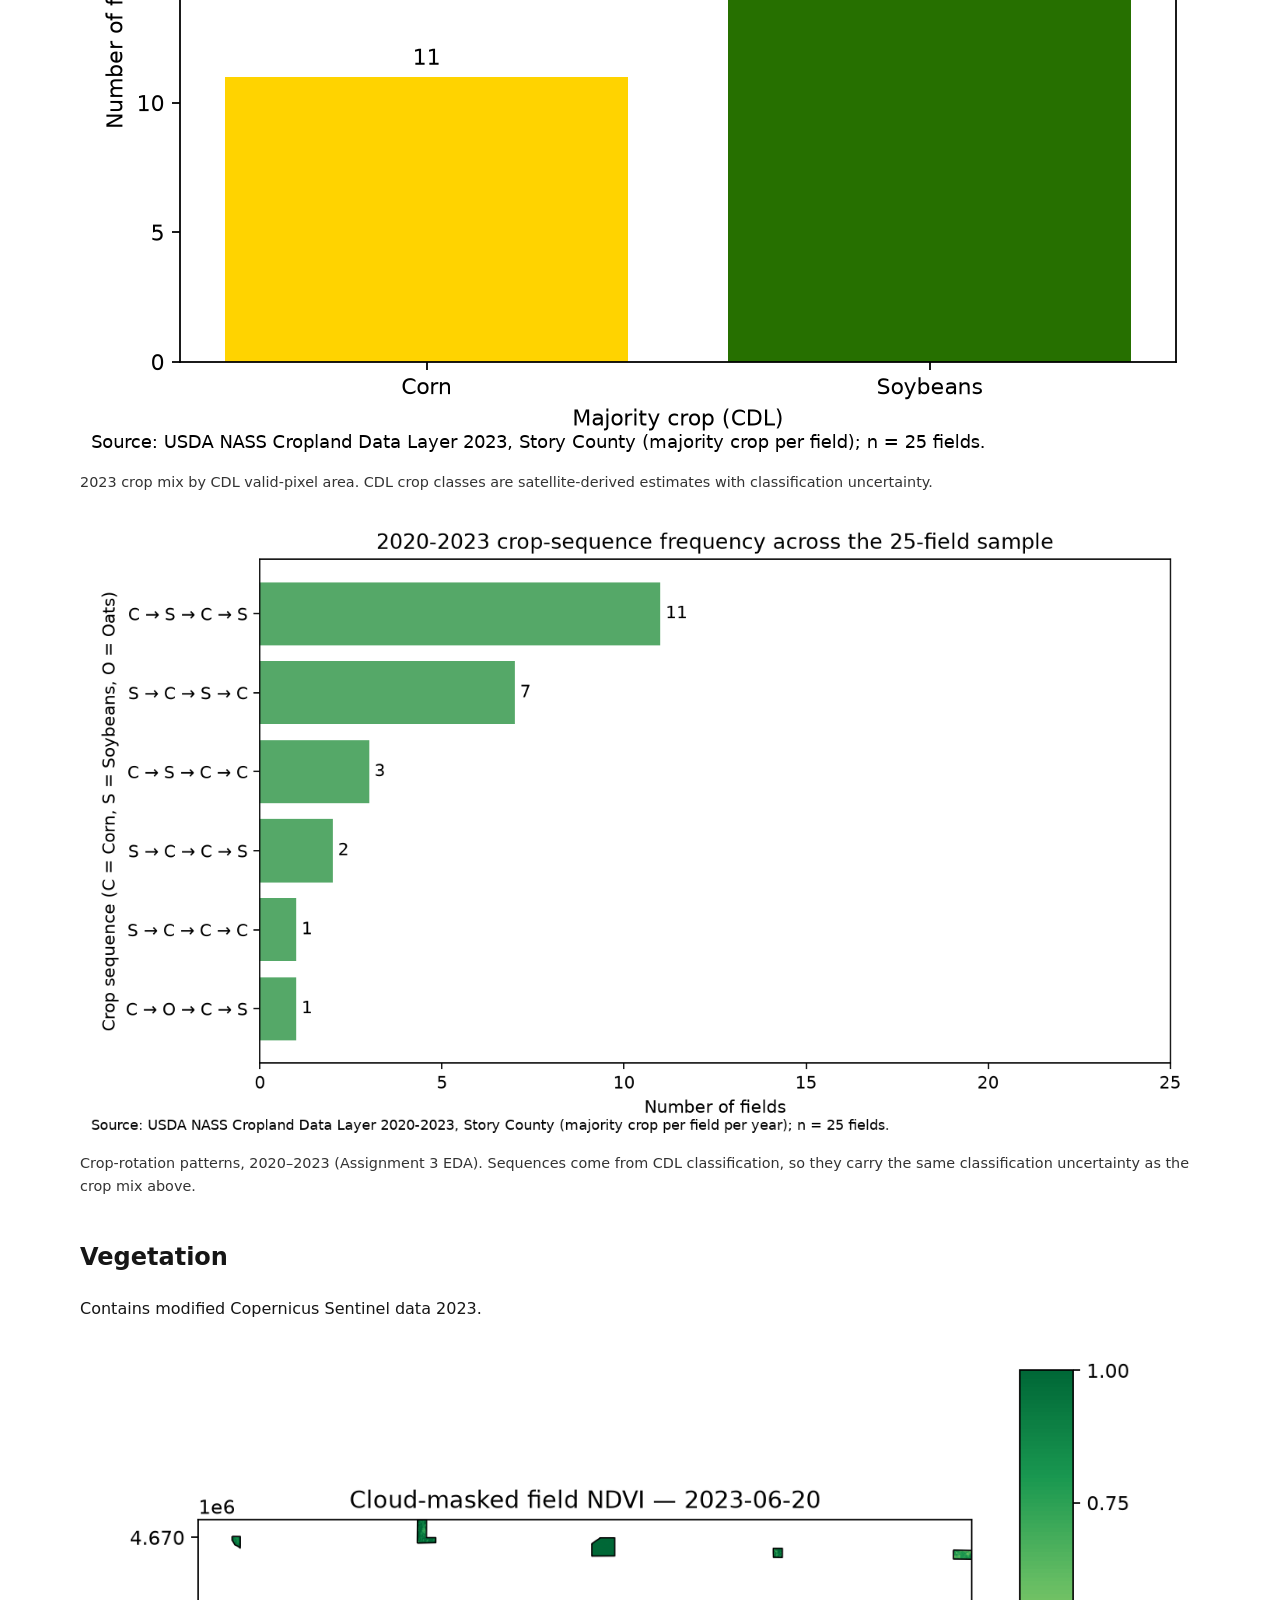
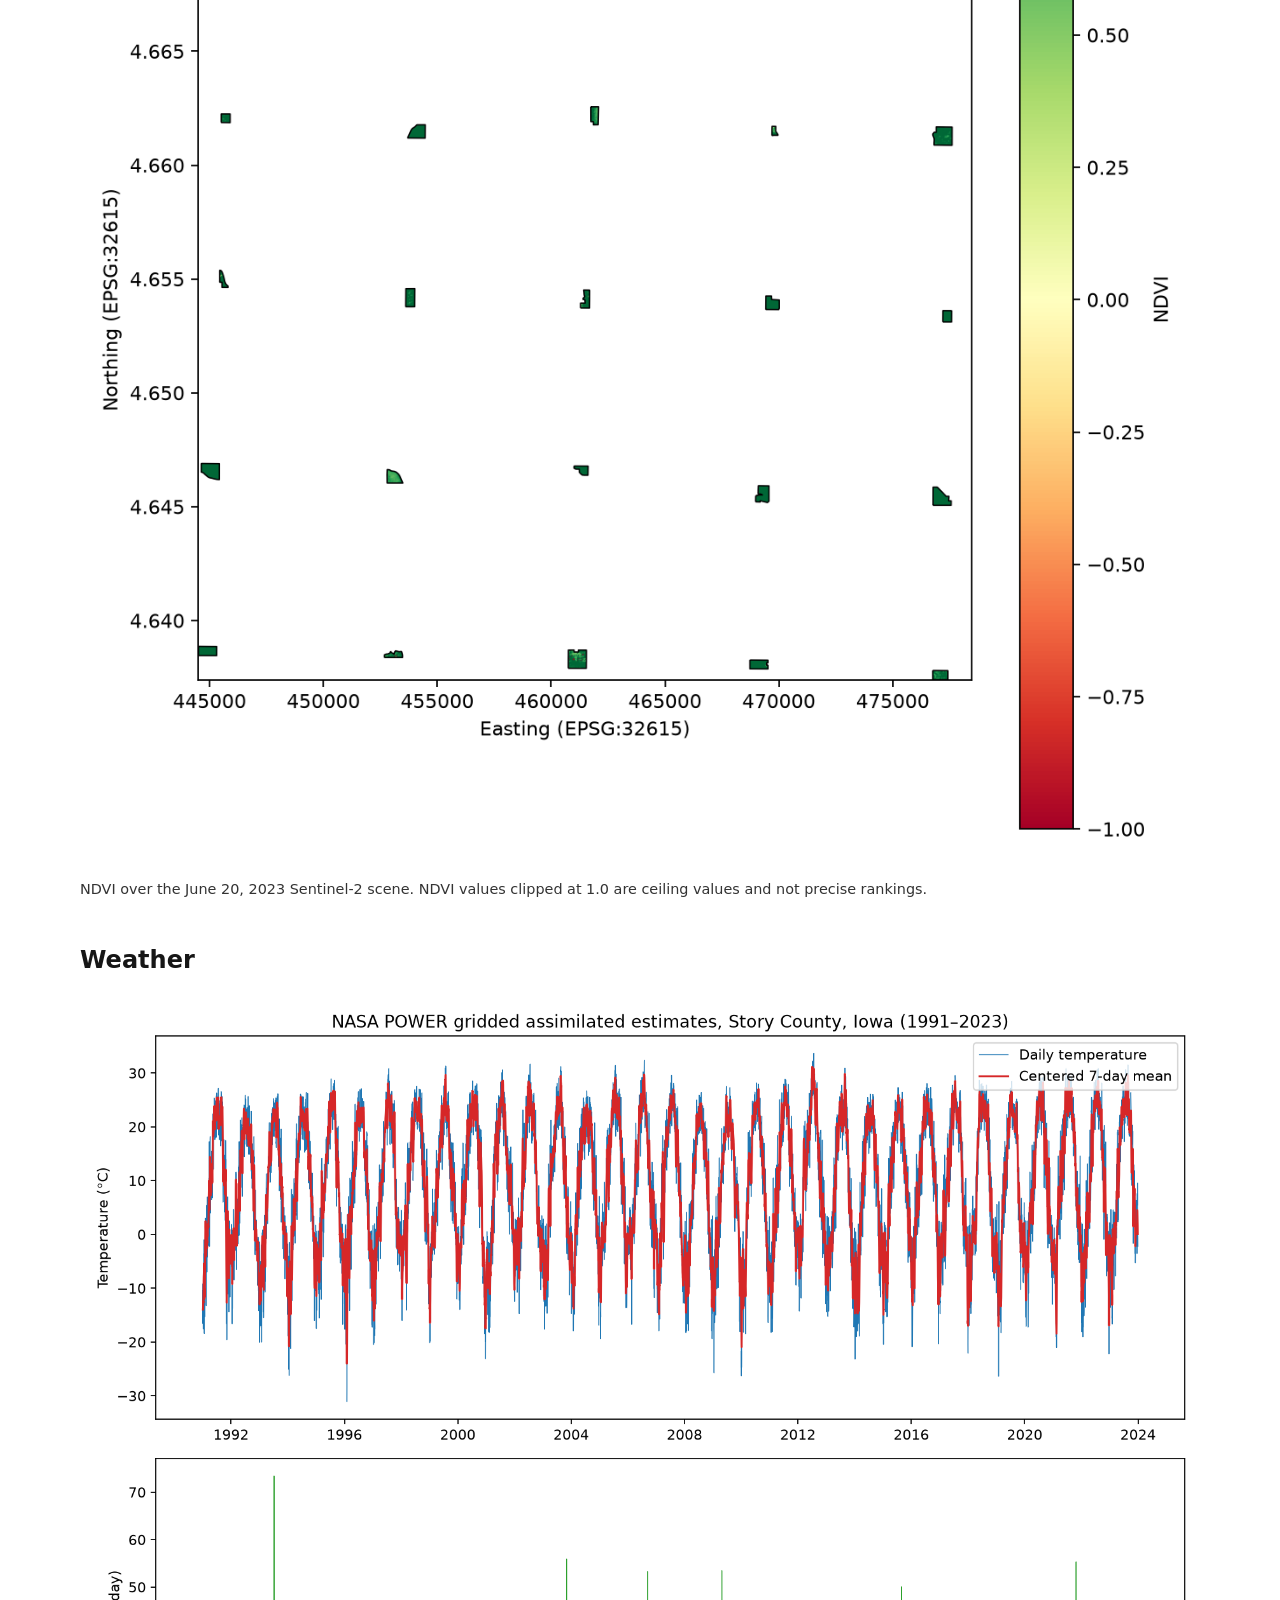
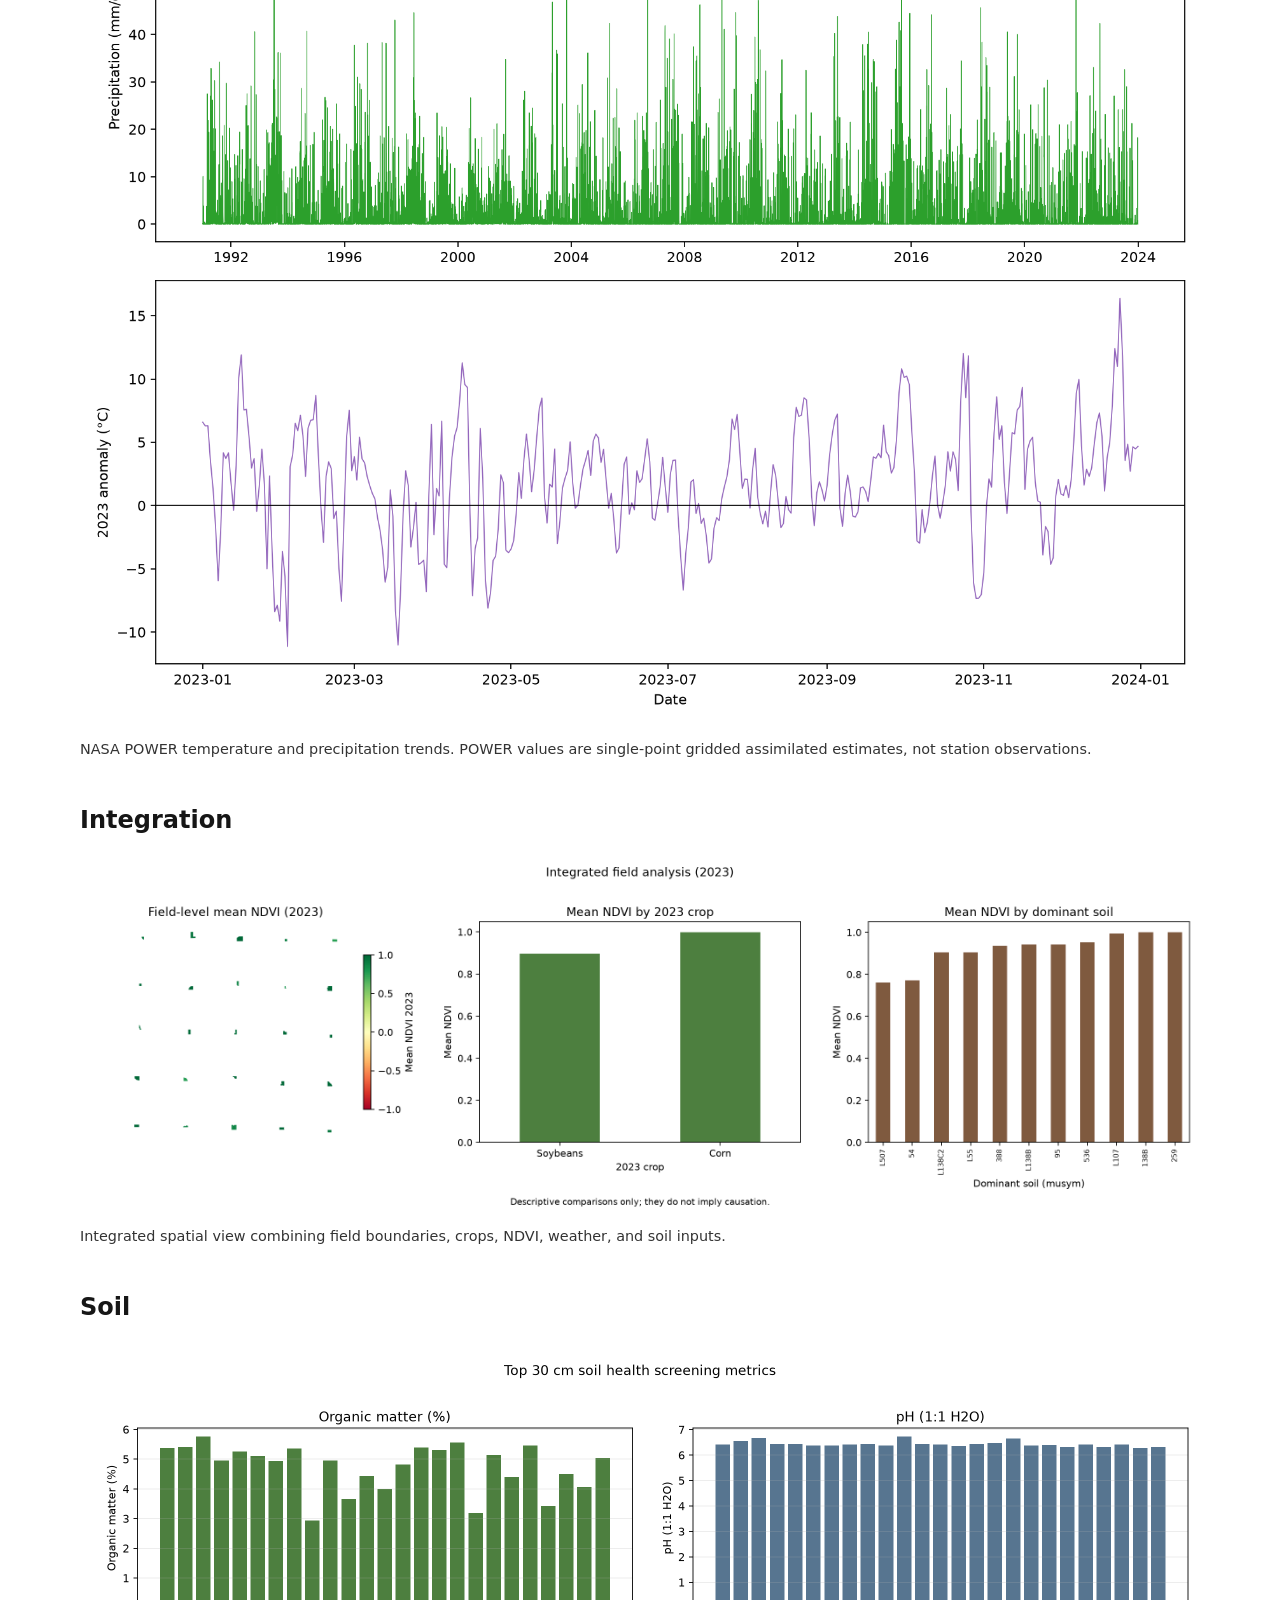
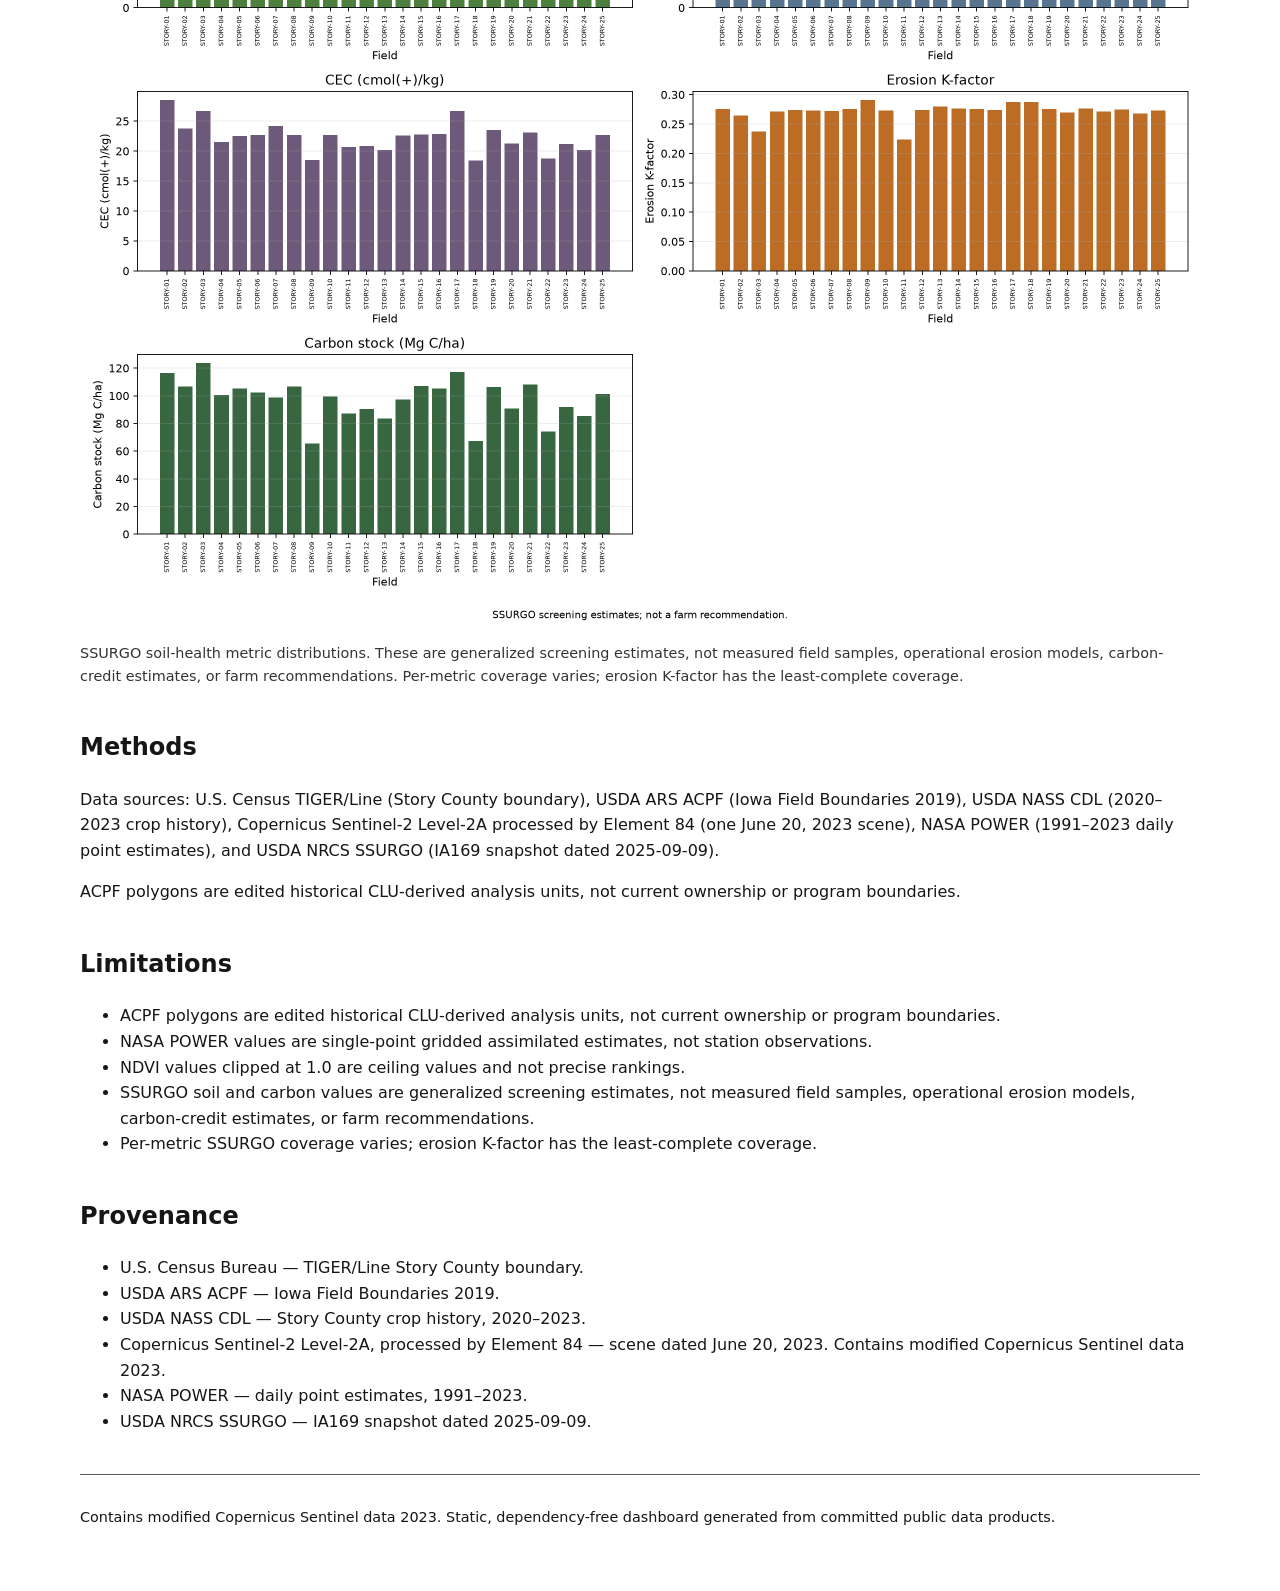
==== commit 81345544: "feat: add field filters and agronomic narratives" ====
--- a/docs/index.html
+++ b/docs/index.html
@@ -34,6 +34,37 @@
     <section id="kpis" aria-labelledby="kpis-heading">
       <h2 id="kpis-heading">Key figures</h2>
       <p id="kpi-status" role="status">Loading dashboard data…</p>
+      <form id="dashboard-filters" class="filters">
+        <fieldset>
+          <legend>Filter fields</legend>
+          <p class="filters-help">Both filters apply together. Field-level
+            figures update from the per-field payload; scene and weather
+            values stay package-wide.</p>
+          <div class="filters-row">
+            <div class="filter-group">
+              <label for="field-id-filter">Field ID</label>
+              <select id="field-id-filter" name="field-id" disabled>
+                <option value="">Loading fields…</option>
+              </select>
+            </div>
+            <div class="filter-group">
+              <label for="soil-type-filter">Soil Type</label>
+              <select id="soil-type-filter" name="soil-type" disabled>
+                <option value="">Loading soil types…</option>
+              </select>
+            </div>
+            <button type="button" id="filter-reset">Reset filters</button>
+          </div>
+          <p id="package-wide-note" class="package-note" hidden>Scene date,
+            temperature anomaly, and precipitation are package-wide values
+            for the whole field package: the source data are not
+            field-specific, so they do not change with these filters.</p>
+        </fieldset>
+      </form>
+      <h3 id="narrative-heading">What the selection shows</h3>
+      <p id="narrative-region" aria-live="polite"
+         aria-labelledby="narrative-heading">Dashboard narrative will appear
+        once data loads.</p>
       <ul class="kpi-grid">
         <li>
           <span class="kpi-label">Field count</span>
@@ -117,6 +148,13 @@
         <figcaption>2023 crop mix by CDL valid-pixel area. CDL crop classes
           are satellite-derived estimates with classification
           uncertainty.</figcaption>
+      </figure>
+      <figure>
+        <img src="assets/crop_rotation_patterns.png" width="1440" height="800"
+             alt="Exploratory data analysis heatmap of 2020 to 2023 crop sequences across the 25 field-analysis units">
+        <figcaption>Crop-rotation patterns, 2020–2023 (Assignment 3 EDA).
+          Sequences come from CDL classification, so they carry the same
+          classification uncertainty as the crop mix above.</figcaption>
       </figure>
     </section>
 
@@ -218,6 +256,15 @@
     (function () {
       "use strict";
       var status = document.getElementById("kpi-status");
+      var narrative = document.getElementById("narrative-region");
+      var fieldSelect = document.getElementById("field-id-filter");
+      var soilSelect = document.getElementById("soil-type-filter");
+      var resetButton = document.getElementById("filter-reset");
+      var packageNote = document.getElementById("package-wide-note");
+      var kpiTargets = Array.prototype.slice.call(
+        document.querySelectorAll("[data-kpi]"));
+      var PACKAGE_WIDE_KEYS = ["scene_date", "t2m_anomaly_2023_c",
+                               "precip_2023_mm"];
       var source = document.body.getAttribute("data-dashboard");
       var required = [
         "field_count", "total_area_ha", "dominant_crop_2023", "mean_ndvi",
@@ -225,6 +272,10 @@
         "precip_2023_mm", "mean_organic_matter_pct", "mean_ph",
         "mean_cec_cmol_kg", "mean_carbon_storage_mg_c_ha"
       ];
+      var FIELD_NUMBERS = ["area_ha", "crop_2023_pixels", "mean_ndvi",
+        "ndvi_coverage_fraction", "organic_matter_pct", "ph_h2o",
+        "cec_cmol_kg", "carbon_storage_mg_c_ha"];
+      var payload = null;
 
       function validate(data) {
         if (!data || typeof data !== "object") {
@@ -238,6 +289,20 @@
           if (typeof value === "number" && !isFinite(value)) {
             throw new Error("non-finite KPI: " + key);
           }
+        });
+        if (!Array.isArray(data.fields) || !data.fields.length) {
+          throw new Error("missing fields array");
+        }
+        data.fields.forEach(function (record) {
+          if (!record || typeof record !== "object" || !record.field_id) {
+            throw new Error("invalid field record");
+          }
+          FIELD_NUMBERS.forEach(function (key) {
+            if (typeof record[key] !== "number"
+                || !isFinite(record[key])) {
+              throw new Error("non-finite field value: " + key);
+            }
+          });
         });
       }
 
@@ -250,13 +315,181 @@
         return String(value);
       }
 
+      function setKpi(key, value) {
+        var target = kpiTargets.find(function (element) {
+          return element.getAttribute("data-kpi") === key;
+        });
+        if (target) {
+          target.textContent = format(value);
+        }
+      }
+
+      function mean(records, key) {
+        var total = records.reduce(function (sum, record) {
+          return sum + record[key];
+        }, 0);
+        return total / records.length;
+      }
+
+      function dominantCrop(records) {
+        var totals = {};
+        var best = null;
+        records.forEach(function (record) {
+          totals[record.crop_2023] = (totals[record.crop_2023] || 0)
+            + record.crop_2023_pixels;
+        });
+        Object.keys(totals).forEach(function (name) {
+          if (best === null || totals[name] > totals[best]
+              || (totals[name] === totals[best] && name < best)) {
+            best = name;
+          }
+        });
+        return best;
+      }
+
+      function fillSelect(select, values, allLabel, toLabel) {
+        select.textContent = "";
+        select.add(new Option(allLabel, ""));
+        values.forEach(function (value) {
+          select.add(new Option(toLabel ? toLabel(value) : value, value));
+        });
+        select.disabled = false;
+      }
+
+      function soilLabel(record) {
+        return record.soil_type + " — " + record.soil_name;
+      }
+
+      function ndviBand(value) {
+        if (value < 0.3) {
+          return "Mean NDVI " + format(value) + " is below 0.3. Recommend " +
+            "immediate scouting for possible nutrient, pest, disease, " +
+            "water, or establishment pressure, and comparison with growth " +
+            "stage and field observations. One satellite scene cannot " +
+            "confirm which cause is present; this is not a claim of " +
+            "measured stress or yield loss.";
+        }
+        if (value <= 0.6) {
+          return "Mean NDVI " + format(value) + " is in the 0.3 to 0.6 " +
+            "watch band: canopy development is worth monitoring against " +
+            "growth stage and field observations. One satellite scene " +
+            "cannot confirm a cause.";
+        }
+        return "Mean NDVI " + format(value) + " is above 0.6: consistent " +
+          "with a developed canopy for this scene date. NDVI is a " +
+          "single-scene canopy signal, so continue routine monitoring.";
+      }
+
+      function buildNarrative(fields, active) {
+        var parts = [];
+        var count = fields.length;
+        var crop = dominantCrop(fields);
+        var meanNdvi = mean(fields, "mean_ndvi");
+        if (active) {
+          if (count === 1) {
+            var record = fields[0];
+            parts.push(record.field_id + ": " + format(record.area_ha) +
+              " ha, " + record.crop_2023 + " in 2023, dominant soil " +
+              soilLabel(record) + ".");
+          } else {
+            parts.push(count + " fields, " +
+              format(fields.reduce(function (sum, record) {
+                return sum + record.area_ha;
+              }, 0)) + " ha total, dominant crop " + crop + ".");
+          }
+        } else {
+          parts.push("Package overview: " + count + " fields, dominant " +
+            "crop " + crop + ".");
+        }
+        parts.push(ndviBand(meanNdvi));
+        parts.push("Screening context: mean organic matter " +
+          format(mean(fields, "organic_matter_pct")) + "%, mean pH " +
+          format(mean(fields, "ph_h2o")) + ".");
+        parts.push("NDVI is a single-scene canopy signal. Crop classes come " +
+          "from CDL satellite classification. SSURGO soil values are " +
+          "generalized screening estimates, not measured samples or " +
+          "management prescriptions.");
+        return parts.join(" ");
+      }
+
+      function applyFilters() {
+        if (!payload) {
+          return;
+        }
+        var fieldId = fieldSelect.value;
+        var soilType = soilSelect.value;
+        var active = Boolean(fieldId || soilType);
+        var matches = payload.fields.filter(function (record) {
+          return (!fieldId || record.field_id === fieldId)
+            && (!soilType || record.soil_type === soilType);
+        });
+        packageNote.hidden = !active;
+        if (!matches.length) {
+          kpiTargets.forEach(function (target) {
+            if (PACKAGE_WIDE_KEYS.indexOf(
+                target.getAttribute("data-kpi")) === -1) {
+              target.textContent = "—";
+            }
+          });
+          status.textContent = "No fields match the selected filters.";
+          narrative.textContent = "No fields match the selected Field ID " +
+            "and Soil Type combination. Adjust or reset the filters to " +
+            "see data again.";
+          return;
+        }
+        setKpi("field_count", matches.length);
+        setKpi("total_area_ha", matches.reduce(function (sum, record) {
+          return sum + record.area_ha;
+        }, 0));
+        setKpi("dominant_crop_2023", dominantCrop(matches));
+        setKpi("mean_ndvi", mean(matches, "mean_ndvi"));
+        setKpi("ndvi_coverage_pct",
+               mean(matches, "ndvi_coverage_fraction") * 100);
+        setKpi("mean_organic_matter_pct",
+               mean(matches, "organic_matter_pct"));
+        setKpi("mean_ph", mean(matches, "ph_h2o"));
+        setKpi("mean_cec_cmol_kg", mean(matches, "cec_cmol_kg"));
+        setKpi("mean_carbon_storage_mg_c_ha",
+               mean(matches, "carbon_storage_mg_c_ha"));
+        status.textContent = "Showing " + matches.length + " of " +
+          payload.fields.length + " fields.";
+        narrative.textContent = buildNarrative(matches, active);
+      }
+
       function render(data) {
-        document.querySelectorAll("[data-kpi]").forEach(function (target) {
+        kpiTargets.forEach(function (target) {
           var key = target.getAttribute("data-kpi");
           target.textContent = format(data[key]);
         });
+        fillSelect(fieldSelect,
+                   data.fields.map(function (record) {
+                     return record.field_id;
+                   }), "All fields");
+        var soilNames = {};
+        data.fields.forEach(function (record) {
+          if (!(record.soil_type in soilNames)) {
+            soilNames[record.soil_type] = record.soil_name;
+          }
+        });
+        var soilTypes = Object.keys(soilNames);
+        soilTypes.sort(function (a, b) {
+          return a.localeCompare(b, "en", { numeric: true });
+        });
+        fillSelect(soilSelect, soilTypes, "All soil types", function (code) {
+          return code + " — " + soilNames[code];
+        });
         status.textContent = "Dashboard data loaded.";
-      }
+        applyFilters();
+      }
+
+      fieldSelect.addEventListener("change", applyFilters);
+      soilSelect.addEventListener("change", applyFilters);
+      resetButton.addEventListener("click", function () {
+        fieldSelect.value = "";
+        soilSelect.value = "";
+        applyFilters();
+        fieldSelect.focus();
+      });
 
       fetch(source)
         .then(function (response) {
@@ -267,10 +500,15 @@
         })
         .then(function (data) {
           validate(data);
+          payload = data;
           render(data);
         })
         .catch(function () {
           status.textContent = "Dashboard data could not be loaded. Please reload the page to try again.";
+          fieldSelect.options[0].textContent = "Field list unavailable";
+          soilSelect.options[0].textContent = "Soil types unavailable";
+          narrative.textContent = "Dashboard data could not be loaded. " +
+            "Please reload the page to try again.";
         });
     }());
   </script>
--- a/docs/styles.css
+++ b/docs/styles.css
@@ -104,6 +104,92 @@
   color: #333333;
 }
 
+.filters {
+  margin: 1rem 0 0;
+}
+
+.filters fieldset {
+  margin: 0;
+  padding: 0.875rem 1rem 1rem;
+  border: 1px solid #555555;
+  border-radius: 6px;
+}
+
+.filters legend {
+  font-weight: 600;
+  padding: 0 0.375rem;
+}
+
+.filters-help {
+  margin: 0.25rem 0 0.75rem;
+  font-size: 0.875rem;
+  color: #333333;
+}
+
+.filters-row {
+  display: flex;
+  flex-wrap: wrap;
+  gap: 0.75rem 1.25rem;
+  align-items: flex-end;
+}
+
+.filter-group {
+  display: flex;
+  flex-direction: column;
+  gap: 0.25rem;
+  flex: 1 1 14rem;
+  min-width: 0;
+}
+
+.filter-group label {
+  font-weight: 600;
+  font-size: 0.875rem;
+}
+
+.filter-group select {
+  padding: 0.5rem 0.625rem;
+  font: inherit;
+  color: inherit;
+  background: #ffffff;
+  border: 2px solid #0a4a9f;
+  border-radius: 6px;
+  min-width: 0;
+}
+
+.filter-group select:disabled {
+  background: #eeeeee;
+  color: #555555;
+  cursor: not-allowed;
+}
+
+#filter-reset {
+  padding: 0.55rem 1rem;
+  font: inherit;
+  background: #ffffff;
+  color: #0a4a9f;
+  border: 2px solid #0a4a9f;
+  border-radius: 6px;
+  cursor: pointer;
+}
+
+.package-note {
+  margin: 0.75rem 0 0;
+  padding: 0.625rem 0.75rem;
+  font-size: 0.875rem;
+  color: #4a3207;
+  background: #fdf3dd;
+  border: 1px solid #b45309;
+  border-radius: 6px;
+}
+
+#narrative-region {
+  margin: 1rem 0 0;
+  padding: 0.75rem 0.875rem;
+  background: #f4f6f8;
+  border-left: 4px solid #0a4a9f;
+  border-radius: 4px;
+}
+
 figure {
   margin: 1.25rem 0;
 }
